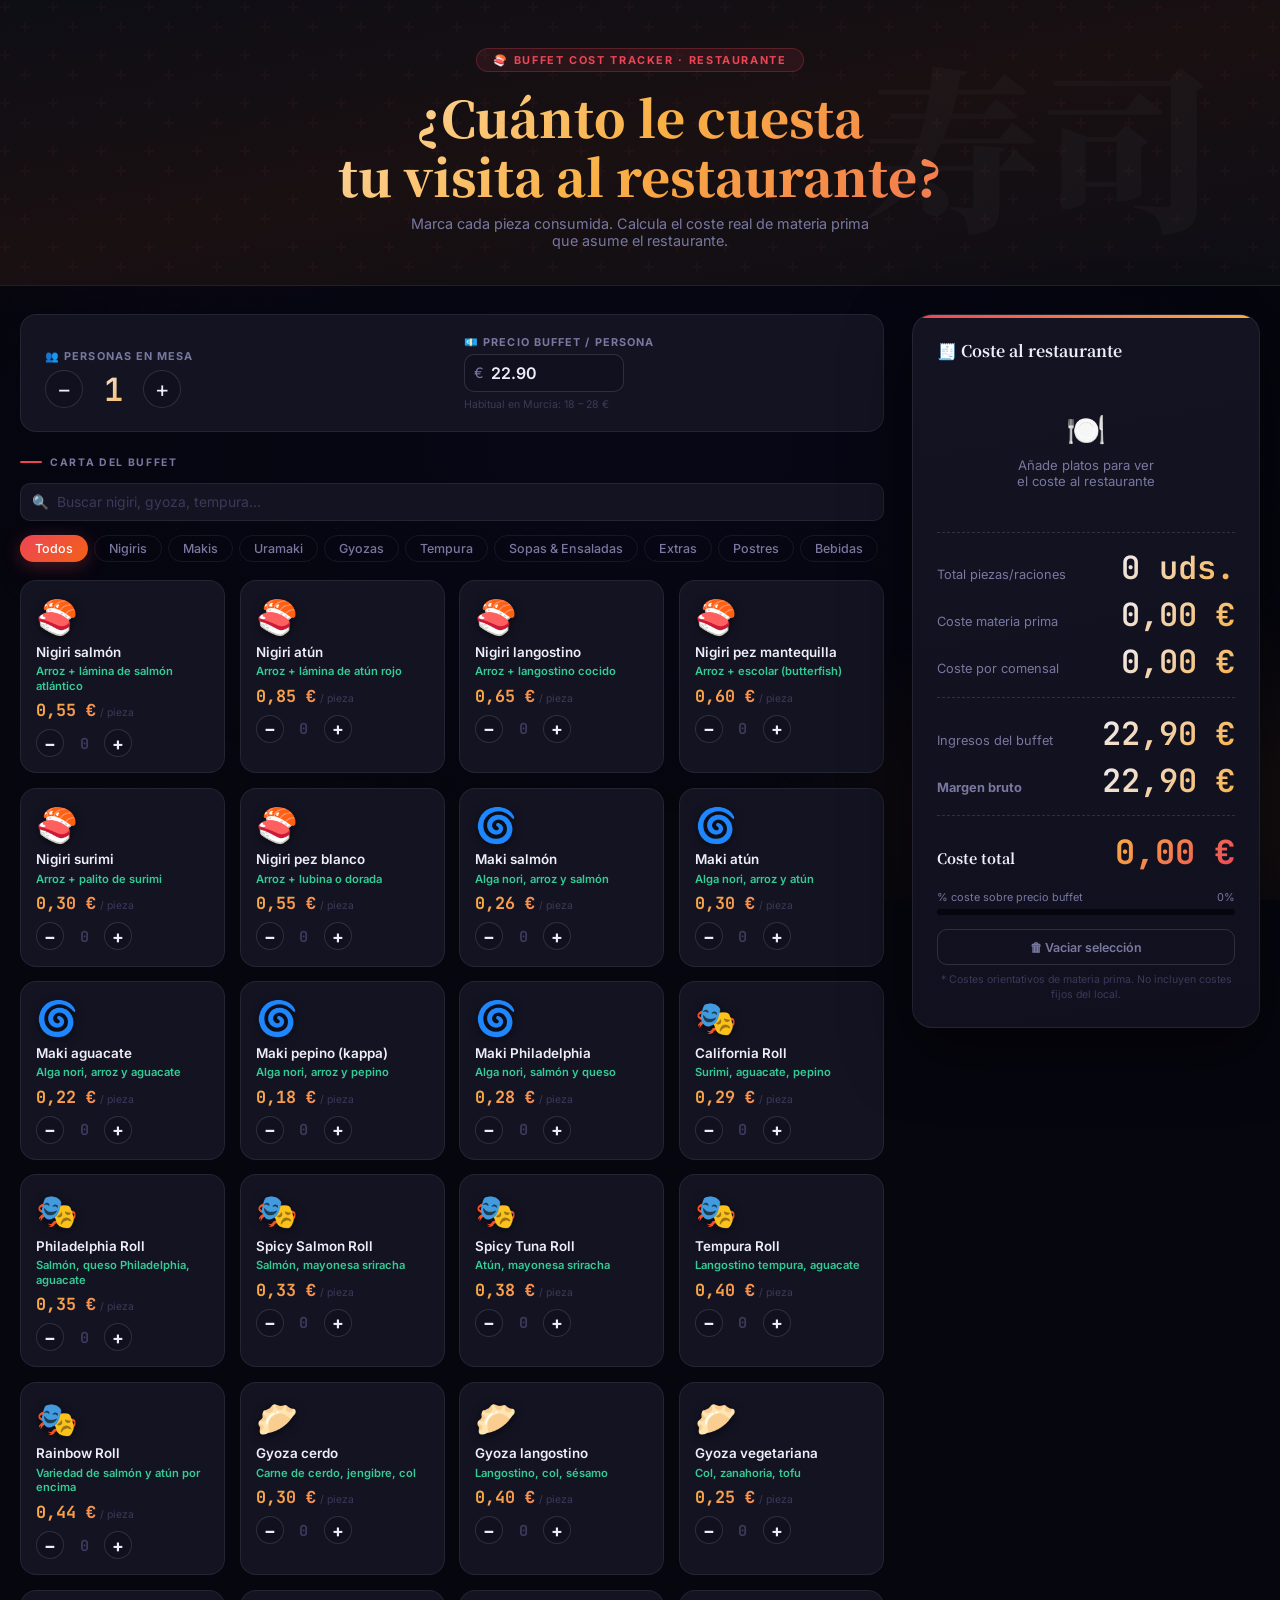
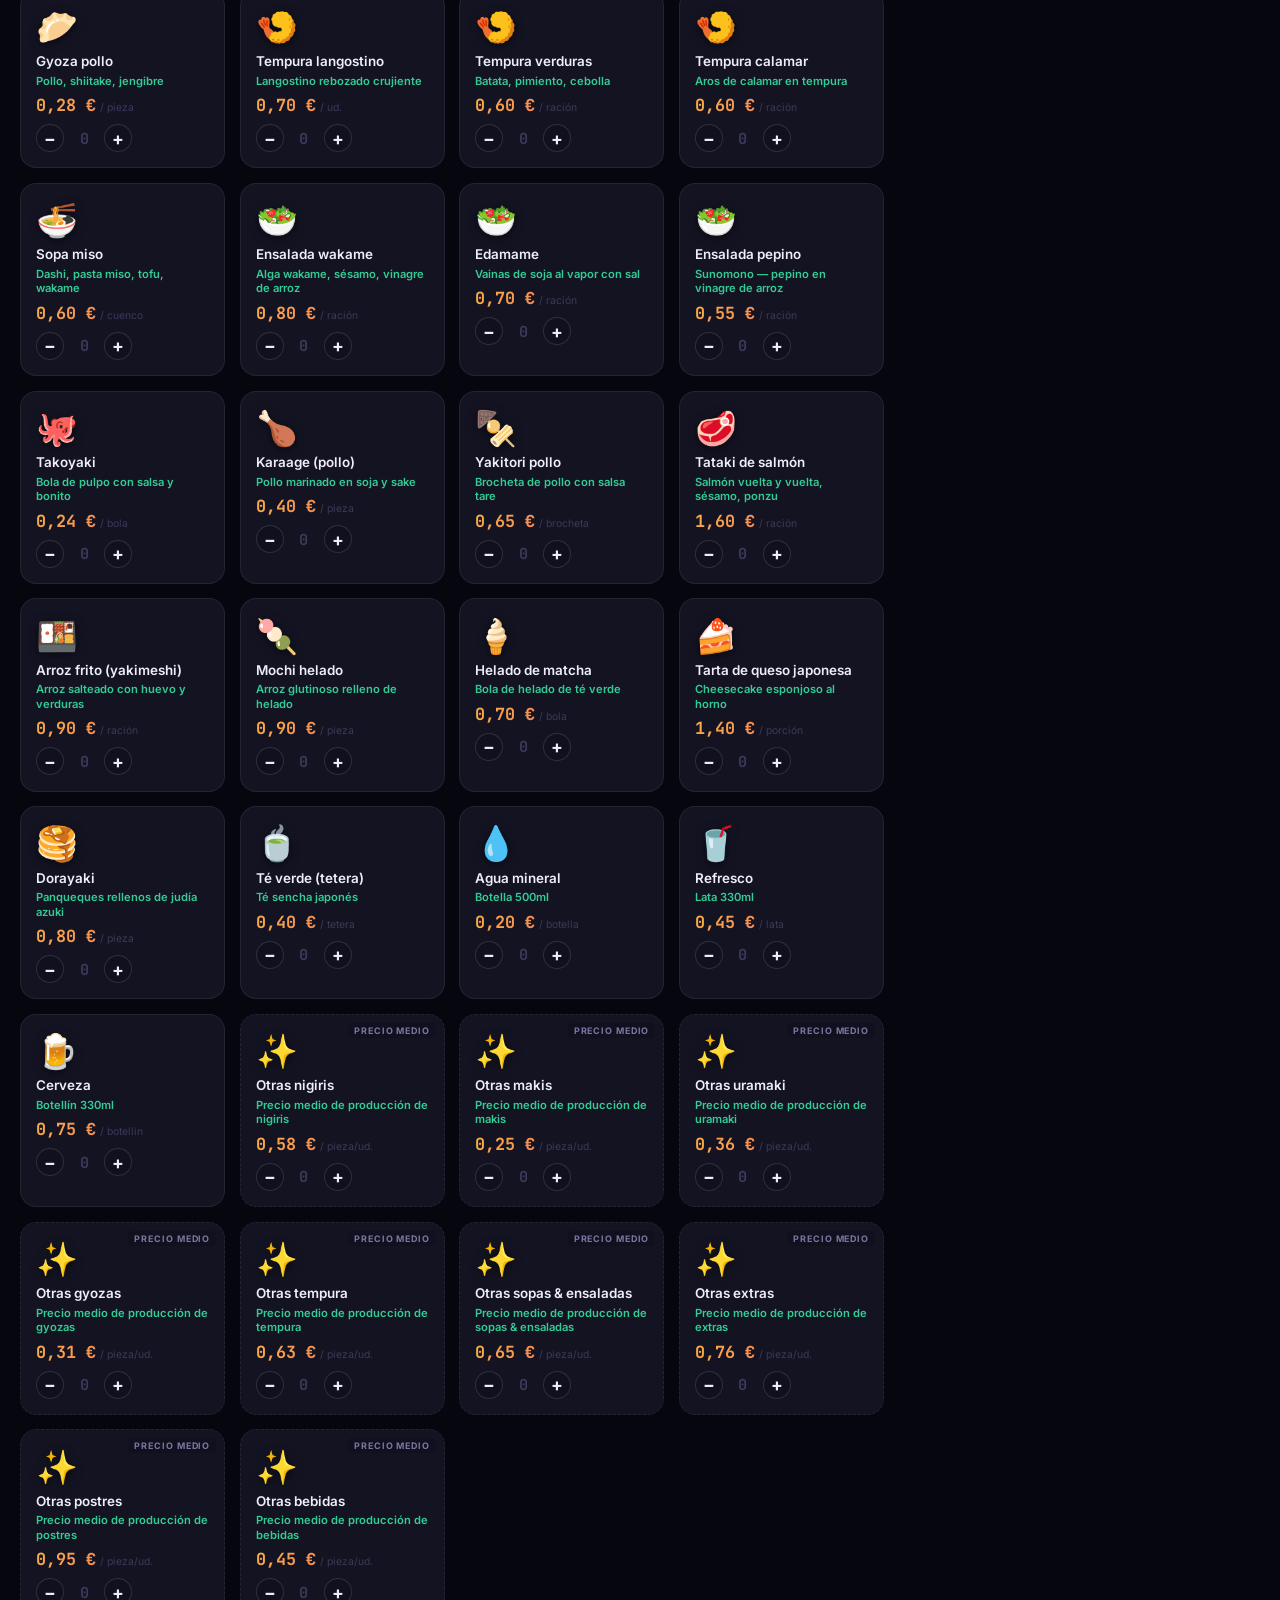
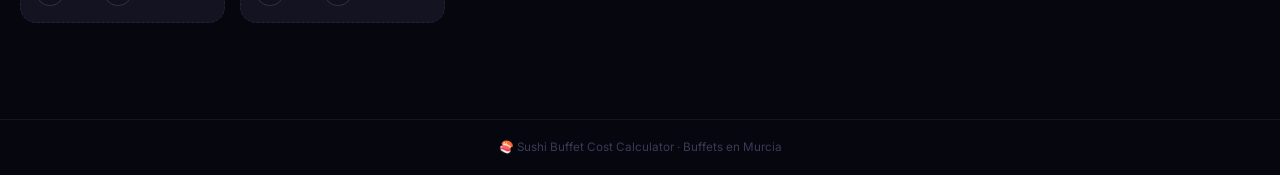
==== index.html @ ad8828f5 "Add files via upload" ====
<!DOCTYPE html>
<html lang="es">
<head>
<meta charset="UTF-8"/><meta name="viewport" content="width=device-width,initial-scale=1.0"/>
<title>🍣 Coste buffet sushi — Calculadora para restaurantes</title>
<meta name="description" content="Calcula cuánto le cuesta al restaurante tu visita al buffet de sushi en Murcia."/>
<link rel="preconnect" href="https://fonts.googleapis.com"/>
<link rel="preconnect" href="https://fonts.gstatic.com" crossorigin/>
<link href="https://fonts.googleapis.com/css2?family=Noto+Serif+JP:wght@400;700;900&family=Inter:wght@300;400;500;600;700&family=JetBrains+Mono:wght@500;700&display=swap" rel="stylesheet"/>
<style>
:root{
  --bg0:#06060f;--bg1:#0b0b18;--bg2:#10101f;--bg3:#161626;
  --card:#131322;--card-h:#1a1a2e;
  --brd:rgba(255,255,255,.07);--brd-h:rgba(255,255,255,.13);
  --red:hsl(354,82%,60%);--red-dk:hsl(354,82%,42%);--red-gl:hsla(354,82%,60%,.28);
  --gold:hsl(36,94%,62%);--gold-gl:hsla(36,94%,62%,.22);
  --green:hsl(158,60%,50%);--green-gl:hsla(158,60%,50%,.18);
  --amber:hsl(40,90%,58%);
  --txt:#eeeef8;--muted:#7878a0;--faint:#3a3a5a;
  --r:12px;--rf:999px;
  --tr:.2s ease;--tr-spring:cubic-bezier(.34,1.56,.64,1);
  --font:'Inter',system-ui,sans-serif;
  --serif:'Noto Serif JP',serif;
  --mono:'JetBrains Mono',monospace;
}
*,*::before,*::after{box-sizing:border-box;margin:0;padding:0}
html{scroll-behavior:smooth}
body{font-family:var(--font);background:var(--bg0);color:var(--txt);min-height:100vh;overflow-x:hidden}
button{font-family:inherit;cursor:pointer;border:none;background:none}
input{font-family:inherit}
/* BG */
.bg{position:fixed;inset:0;z-index:0;pointer-events:none;overflow:hidden}
.bg::before{content:'';position:absolute;inset:0;
  background:radial-gradient(ellipse 70% 55% at 10% 0%,hsla(354,82%,55%,.11) 0%,transparent 65%),
  radial-gradient(ellipse 50% 40% at 90% 90%,hsla(36,94%,55%,.08) 0%,transparent 60%),
  radial-gradient(ellipse 80% 60% at 50% 50%,hsla(240,60%,40%,.05) 0%,transparent 70%);
  animation:breathe 9s ease-in-out infinite alternate}
.bg::after{content:'';position:absolute;inset:0;
  background-image:radial-gradient(circle,rgba(255,255,255,.025) 1px,transparent 1px);
  background-size:32px 32px}
@keyframes breathe{from{opacity:.7}to{opacity:1}}
/* LAYOUT */
.page{position:relative;z-index:1;max-width:1280px;margin:0 auto;padding:1.75rem 1.25rem 6rem;
  display:grid;grid-template-columns:1fr 348px;gap:1.75rem;align-items:start}
@media(max-width:960px){.page{grid-template-columns:1fr}}
@media(max-width:600px){.page{padding:1rem .75rem 5rem}}
/* HEADER */
header{position:relative;z-index:1;overflow:hidden;text-align:center;
  padding:3rem 1.5rem 2.25rem;
  background:linear-gradient(170deg,hsl(240,22%,7%) 0%,hsl(350,22%,8%) 50%,hsl(240,22%,7%) 100%);
  border-bottom:1px solid var(--brd)}
header::before{content:'';position:absolute;inset:0;
  background-image:url("data:image/svg+xml,%3Csvg width='48' height='48' viewBox='0 0 48 48' xmlns='http://www.w3.org/2000/svg'%3E%3Cg fill='%23ef4565' fill-opacity='0.04'%3E%3Cpath d='M26 26v-4h-2v4h-4v2h4v4h2v-4h4v-2h-4zM6 6V2H4v4H0v2h4v4h2V8h4V6H6z'/%3E%3C/g%3E%3C/svg%3E")}
.kanji{position:absolute;right:5%;top:50%;transform:translateY(-50%);
  font-family:var(--serif);font-size:11rem;font-weight:900;
  color:var(--txt);opacity:.025;pointer-events:none;user-select:none;line-height:1}
.h-badge{display:inline-flex;align-items:center;gap:6px;
  background:hsla(354,82%,60%,.1);border:1px solid hsla(354,82%,60%,.25);
  color:var(--red);border-radius:var(--rf);padding:4px 16px;
  font-size:.68rem;font-weight:700;letter-spacing:.15em;text-transform:uppercase;margin-bottom:1rem}
header h1{font-family:var(--serif);font-size:clamp(1.9rem,5vw,3.1rem);
  font-weight:900;line-height:1.18;
  background:linear-gradient(140deg,#fff 0%,var(--gold) 50%,var(--red) 100%);
  -webkit-background-clip:text;-webkit-text-fill-color:transparent;background-clip:text;margin-bottom:.6rem}
header p{color:var(--muted);font-size:.9rem;max-width:480px;margin:0 auto}
/* LABEL */
.lbl{display:flex;align-items:center;gap:8px;font-size:.65rem;font-weight:700;
  letter-spacing:.16em;text-transform:uppercase;color:var(--muted);margin-bottom:.9rem}
.lbl::before{content:'';width:22px;height:2px;background:var(--red);border-radius:2px;flex-shrink:0}
/* CONFIG */
.cfg{background:var(--card);border:1px solid var(--brd);border-radius:16px;
  padding:1.25rem 1.5rem;margin-bottom:1.5rem;display:flex;flex-wrap:wrap;gap:1.5rem;align-items:flex-end}
.cfg-blk{display:flex;flex-direction:column;gap:5px;flex:1;min-width:160px}
.cfg-lbl{font-size:.68rem;font-weight:700;letter-spacing:.1em;text-transform:uppercase;color:var(--muted)}
.stepper{display:flex;align-items:center;gap:10px}
.s-btn{width:38px;height:38px;border-radius:var(--rf);border:1px solid var(--brd-h);
  background:var(--bg2);color:var(--txt);font-size:1.4rem;line-height:1;
  display:flex;align-items:center;justify-content:center;
  transition:background var(--tr),border-color var(--tr),transform var(--tr)}
.s-btn:hover{background:var(--red);border-color:var(--red);transform:scale(1.1)}
.s-val{font-family:var(--serif);font-size:2rem;font-weight:900;min-width:40px;text-align:center;
  background:linear-gradient(135deg,var(--txt),var(--gold));
  -webkit-background-clip:text;-webkit-text-fill-color:transparent;background-clip:text}
.price-wrap{position:relative;display:flex;align-items:center;max-width:160px}
.euro-sym{position:absolute;left:10px;color:var(--muted);font-size:.9rem;pointer-events:none}
.price-inp{width:100%;padding:8px 10px 8px 26px;background:var(--bg2);border:1px solid var(--brd-h);
  border-radius:10px;color:var(--txt);font-size:1rem;font-weight:600;outline:none;
  -moz-appearance:textfield;appearance:textfield;transition:border-color var(--tr)}
.price-inp::-webkit-outer-spin-button,.price-inp::-webkit-inner-spin-button{-webkit-appearance:none}
.price-inp:focus{border-color:var(--red)}
.cfg-note{font-size:.66rem;color:var(--faint);margin-top:1px}
/* SEARCH */
.srch{position:relative;margin-bottom:.9rem}
.srch-ico{position:absolute;left:12px;top:50%;transform:translateY(-50%);color:var(--muted);font-size:.85rem;pointer-events:none}
.srch input{width:100%;padding:10px 12px 10px 36px;background:var(--card);
  border:1px solid var(--brd);border-radius:10px;color:var(--txt);font-size:.87rem;outline:none;
  transition:border-color var(--tr)}
.srch input::placeholder{color:var(--faint)}
.srch input:focus{border-color:var(--red)}
/* TABS */
.tabs{display:flex;flex-wrap:wrap;gap:6px;margin-bottom:1.1rem}
.tab{border:1px solid var(--brd);background:transparent;color:var(--muted);
  border-radius:var(--rf);padding:5px 14px;font-size:.78rem;font-weight:500;
  transition:all var(--tr);user-select:none}
.tab:hover{border-color:var(--red);color:var(--txt)}
.tab.on{background:linear-gradient(135deg,var(--red),hsl(20,90%,52%));
  border-color:transparent;color:#fff;box-shadow:0 4px 18px var(--red-gl)}
/* GRID */
.grid{display:grid;grid-template-columns:repeat(auto-fill,minmax(178px,1fr));gap:.9rem}
.no-res{grid-column:1/-1;text-align:center;padding:3rem;color:var(--muted);font-size:.88rem}
/* CARD */
.card{background:var(--card);border:1px solid var(--brd);border-radius:16px;padding:.95rem;
  cursor:pointer;user-select:none;position:relative;overflow:hidden;outline:none;
  transition:border-color var(--tr),transform var(--tr),box-shadow var(--tr),background var(--tr)}
.card::after{content:'';position:absolute;inset:0;
  background:linear-gradient(135deg,hsla(354,82%,60%,.06),transparent 60%);
  opacity:0;transition:opacity var(--tr)}
.card:hover{border-color:hsla(354,82%,60%,.4);transform:translateY(-4px);
  box-shadow:0 12px 40px rgba(0,0,0,.5);background:var(--card-h)}
.card:hover::after{opacity:1}
.card.sel{border-color:var(--red);background:hsla(354,82%,60%,.08);
  box-shadow:0 0 0 1px var(--red),0 0 28px var(--red-gl)}
.card.sel::before{content:'';position:absolute;top:0;left:0;right:0;height:2px;
  background:linear-gradient(90deg,var(--red),var(--gold))}
.card.sel::after{opacity:1}
.card.other{border-style:dashed}
.other-badge{position:absolute;top:8px;right:8px;font-size:.56rem;font-weight:700;
  letter-spacing:.1em;color:var(--muted);background:var(--bg2);
  padding:2px 6px;border-radius:4px;text-transform:uppercase}
.emoji{display:block;font-size:2.1rem;margin-bottom:.4rem;
  filter:drop-shadow(0 2px 5px rgba(0,0,0,.5));
  transition:transform .35s var(--tr-spring)}
.card:hover .emoji,.card.sel .emoji{transform:scale(1.2) rotate(-8deg)}
.c-name{font-size:.84rem;font-weight:600;line-height:1.3;margin-bottom:1px}
.c-sub{font-size:.68rem;color:var(--muted);line-height:1.3;margin-bottom:6px}
.c-price{font-family:var(--mono);font-size:1.05rem;font-weight:700;
  background:linear-gradient(135deg,var(--gold),hsl(20,90%,65%));
  -webkit-background-clip:text;-webkit-text-fill-color:transparent;background-clip:text}
.c-unit{font-size:.65rem;color:var(--faint)}
/* COUNTER */
.counter{display:flex;align-items:center;gap:7px;margin-top:8px;position:relative;z-index:2}
.c-btn{width:28px;height:28px;border-radius:var(--rf);border:1px solid var(--brd-h);
  background:var(--bg2);color:var(--txt);font-size:1.1rem;font-weight:700;
  display:flex;align-items:center;justify-content:center;
  transition:background var(--tr),border-color var(--tr),transform var(--tr)}
.c-btn:hover{background:var(--red);border-color:var(--red);transform:scale(1.15)}
.c-num{font-family:var(--mono);font-size:.95rem;font-weight:700;min-width:26px;text-align:center;
  cursor:text;border-radius:6px;padding:1px 4px;transition:background var(--tr)}
.c-num:hover{background:hsla(255,100%,100%,.07)}
.c-num.zero{color:var(--faint)}
.c-edit{font-family:var(--mono);font-size:.95rem;font-weight:700;width:40px;
  background:hsla(255,100%,100%,.1);border:1px solid var(--red);border-radius:6px;
  color:var(--txt);text-align:center;outline:none;padding:1px 0;
  -moz-appearance:textfield;appearance:textfield}
.c-edit::-webkit-outer-spin-button,.c-edit::-webkit-inner-spin-button{-webkit-appearance:none}
.c-sub{font-size:.7rem;color:var(--green);font-weight:600;margin-top:3px;
  position:relative;z-index:2;animation:pop .22s var(--tr-spring)}
/* SIDEBAR */
.sidebar{position:sticky;top:1.5rem}
.receipt{background:linear-gradient(170deg,var(--card) 0%,var(--bg2) 100%);
  border:1px solid var(--brd);border-radius:20px;padding:1.5rem;
  box-shadow:0 24px 64px rgba(0,0,0,.6);position:relative;overflow:hidden}
.receipt::before{content:'';position:absolute;top:0;left:0;right:0;height:3px;
  background:linear-gradient(90deg,var(--red),var(--gold),var(--red));background-size:200%;
  animation:slide-grad 4s linear infinite}
@keyframes slide-grad{from{background-position:0%}to{background-position:200%}}
.r-title{font-family:var(--serif);font-size:1rem;font-weight:700;
  margin-bottom:1.2rem;display:flex;align-items:center;gap:8px}
.r-lines{list-style:none;max-height:230px;overflow-y:auto;margin-bottom:.9rem;
  scrollbar-width:thin;scrollbar-color:var(--brd) transparent}
.r-lines::-webkit-scrollbar{width:3px}
.r-lines::-webkit-scrollbar-thumb{background:var(--brd);border-radius:2px}
.r-empty{display:flex;flex-direction:column;align-items:center;gap:8px;
  padding:1.8rem 0;color:var(--muted);font-size:.82rem;text-align:center}
.r-empty span:first-child{font-size:2rem}
.r-line{display:flex;align-items:center;gap:5px;padding:5px 0;
  border-bottom:1px solid hsla(240,20%,100%,.04);font-size:.8rem;
  animation:slide-in .2s ease}
.r-emo{flex-shrink:0;font-size:.85rem}
.r-name{flex:1;overflow:hidden;text-overflow:ellipsis;white-space:nowrap;color:var(--txt)}
.r-qty{color:var(--muted);font-size:.72rem;white-space:nowrap}
.r-amt{font-family:var(--mono);color:var(--gold);font-weight:600;white-space:nowrap;margin-left:auto;font-size:.8rem}
.div{border:none;border-top:1px dashed var(--brd-h);margin:.85rem 0}
.s-row{display:flex;justify-content:space-between;align-items:baseline;
  font-size:.8rem;color:var(--muted);margin-bottom:4px}
.s-val{font-weight:600;color:var(--txt);font-family:var(--mono)}
.g-great{color:var(--green)!important}.g-ok{color:var(--amber)!important}
.g-warn{color:var(--gold)!important}.g-bad{color:var(--red)!important}
.s-total{display:flex;justify-content:space-between;align-items:baseline;margin-top:6px}
.t-lbl{font-family:var(--serif);font-size:.9rem;font-weight:700}
.t-amt{font-family:var(--mono);font-size:2.1rem;font-weight:700;
  background:linear-gradient(135deg,var(--gold),var(--red));
  -webkit-background-clip:text;-webkit-text-fill-color:transparent;background-clip:text;
  transition:all .3s ease}
/* BAR */
.bar-wrap{margin-top:1rem}
.bar-top{display:flex;justify-content:space-between;font-size:.68rem;color:var(--muted);margin-bottom:5px}
.bar-track{height:6px;background:var(--bg0);border-radius:var(--rf);overflow:hidden}
.bar-fill{height:100%;border-radius:var(--rf);transition:width .5s ease,background .5s ease;width:0}
/* VERDICT */
.verdict{margin-top:.85rem;border-radius:10px;padding:.7rem 1rem;
  font-size:.8rem;font-weight:500;line-height:1.45;text-align:center;display:none}
.verdict.on{display:block;animation:pop .35s var(--tr-spring)}
.v-great{background:var(--green-gl);border:1px solid hsla(158,60%,50%,.3);color:var(--green)}
.v-ok{background:hsla(40,90%,58%,.12);border:1px solid hsla(40,90%,58%,.3);color:var(--amber)}
.v-warn{background:var(--gold-gl);border:1px solid hsla(36,94%,62%,.3);color:var(--gold)}
.v-bad{background:hsla(354,82%,60%,.1);border:1px solid hsla(354,82%,60%,.3);color:var(--red)}
/* BTN RESET */
.btn-rst{width:100%;margin-top:.9rem;padding:.6rem;border-radius:10px;
  border:1px solid var(--brd-h);background:transparent;color:var(--muted);
  font-size:.78rem;font-weight:600;transition:all var(--tr)}
.btn-rst:hover{border-color:var(--red);color:var(--red);background:hsla(354,82%,60%,.07)}
.r-note{font-size:.66rem;color:var(--faint);margin-top:.5rem;text-align:center;line-height:1.4}
/* SCROLL TOP */
.scr-top{position:fixed;bottom:2rem;right:2rem;z-index:99;width:44px;height:44px;
  border-radius:var(--rf);background:var(--red);color:#fff;font-size:1.2rem;
  display:flex;align-items:center;justify-content:center;
  box-shadow:0 4px 22px var(--red-gl);opacity:0;transform:translateY(16px);
  transition:opacity var(--tr),transform var(--tr);pointer-events:none}
.scr-top.on{opacity:1;transform:translateY(0);pointer-events:auto}
.scr-top:hover{background:var(--red-dk);transform:translateY(-2px) scale(1.06)}
footer{position:relative;z-index:1;text-align:center;padding:1.3rem;
  color:var(--faint);font-size:.73rem;border-top:1px solid var(--brd)}
@keyframes pop{from{opacity:0;transform:scale(.92)}to{opacity:1;transform:scale(1)}}
@keyframes slide-in{from{opacity:0;transform:translateX(10px)}to{opacity:1;transform:translateX(0)}}
@media(max-width:580px){
  .kanji{display:none}
  .grid{grid-template-columns:repeat(auto-fill,minmax(148px,1fr));gap:.7rem}
  .t-amt{font-size:1.7rem}}
</style>
</head>
<body>
<div class="bg" aria-hidden="true"></div>

<header>
  <div class="kanji" aria-hidden="true">寿司</div>
  <div class="h-badge">🍣 Buffet Cost Tracker · Restaurante</div>
  <h1>¿Cuánto le cuesta<br/>tu visita al restaurante?</h1>
  <p>Marca cada pieza consumida. Calcula el coste real de materia prima que asume el restaurante.</p>
</header>

<main class="page">
  <section>
    <!-- CONFIG -->
    <div class="cfg">
      <div class="cfg-blk">
        <span class="cfg-lbl">👥 Personas en mesa</span>
        <div class="stepper">
          <button class="s-btn" id="pDown" aria-label="Quitar persona">−</button>
          <span class="s-val" id="pVal">1</span>
          <button class="s-btn" id="pUp" aria-label="Añadir persona">+</button>
        </div>
      </div>
      <div class="cfg-blk">
        <label class="cfg-lbl" for="bprice">💶 Precio buffet / persona</label>
        <div class="price-wrap">
          <span class="euro-sym">€</span>
          <input type="number" id="bprice" class="price-inp" value="22.90" min="1" max="150" step="0.5"/>
        </div>
        <span class="cfg-note">Habitual en Murcia: 18 – 28 €</span>
      </div>
    </div>

    <p class="lbl">Carta del buffet</p>
    <div class="srch">
      <span class="srch-ico">🔍</span>
      <input type="search" id="srch" placeholder="Buscar nigiri, gyoza, tempura…" autocomplete="off"/>
    </div>
    <nav class="tabs" id="tabs"></nav>
    <div class="grid" id="grid"></div>
  </section>

  <aside class="sidebar">
    <div class="receipt">
      <h2 class="r-title">🧾 Coste al restaurante</h2>
      <ul class="r-lines" id="rlines">
        <li class="r-empty"><span>🍽️</span><span>Añade platos para ver<br/>el coste al restaurante</span></li>
      </ul>
      <hr class="div"/>
      <div class="s-row"><span>Total piezas/raciones</span><span class="s-val" id="sUnits">0</span></div>
      <div class="s-row"><span>Coste materia prima</span><span class="s-val" id="sCost">0,00 €</span></div>
      <div class="s-row"><span>Coste por comensal</span><span class="s-val" id="sPerP">0,00 €</span></div>
      <hr class="div"/>
      <div class="s-row"><span>Ingresos del buffet</span><span class="s-val" id="sRev">0,00 €</span></div>
      <div class="s-row" style="font-weight:700"><span>Margen bruto</span><span class="s-val" id="sMarg">0,00 €</span></div>
      <hr class="div"/>
      <div class="s-total">
        <span class="t-lbl">Coste total</span>
        <span class="t-amt" id="sTot">0,00 €</span>
      </div>
      <div class="bar-wrap">
        <div class="bar-top"><span>% coste sobre precio buffet</span><span id="bPct">0%</span></div>
        <div class="bar-track"><div class="bar-fill" id="bBar"></div></div>
      </div>
      <div class="verdict" id="verd"></div>
      <button class="btn-rst" id="rst">🗑 Vaciar selección</button>
      <p class="r-note">* Costes orientativos de materia prima. No incluyen costes fijos del local.</p>
    </div>
  </aside>
</main>

<button class="scr-top" id="scrTop">↑</button>
<footer>🍣 Sushi Buffet Cost Calculator · Buffets en Murcia</footer>

<script>
'use strict';
/* ═══════════════ 1. DATA ═══════════════ */
const CATS=['Todos','Nigiris','Makis','Uramaki','Gyozas','Tempura','Sopas & Ensaladas','Extras','Postres','Bebidas'];
const AVG={
  'Nigiris':0.58,'Makis':0.25,'Uramaki':0.36,
  'Gyozas':0.31,'Tempura':0.63,'Sopas & Ensaladas':0.65,
  'Extras':0.76,'Postres':0.95,'Bebidas':0.45
};
const base=[
  // NIGIRIS – por pieza
  {id:'n1',cat:'Nigiris',emoji:'🍣',name:'Nigiri salmón',sub:'Arroz + lámina de salmón atlántico',cost:.55,unit:'pieza'},
  {id:'n2',cat:'Nigiris',emoji:'🍣',name:'Nigiri atún',sub:'Arroz + lámina de atún rojo',cost:.85,unit:'pieza'},
  {id:'n3',cat:'Nigiris',emoji:'🍣',name:'Nigiri langostino',sub:'Arroz + langostino cocido',cost:.65,unit:'pieza'},
  {id:'n4',cat:'Nigiris',emoji:'🍣',name:'Nigiri pez mantequilla',sub:'Arroz + escolar (butterfish)',cost:.60,unit:'pieza'},
  {id:'n5',cat:'Nigiris',emoji:'🍣',name:'Nigiri surimi',sub:'Arroz + palito de surimi',cost:.30,unit:'pieza'},
  {id:'n6',cat:'Nigiris',emoji:'🍣',name:'Nigiri pez blanco',sub:'Arroz + lubina o dorada',cost:.55,unit:'pieza'},
  // MAKIS – por pieza (promedio 0.25€)
  {id:'m1',cat:'Makis',emoji:'🌀',name:'Maki salmón',sub:'Alga nori, arroz y salmón',cost:.26,unit:'pieza'},
  {id:'m2',cat:'Makis',emoji:'🌀',name:'Maki atún',sub:'Alga nori, arroz y atún',cost:.30,unit:'pieza'},
  {id:'m3',cat:'Makis',emoji:'🌀',name:'Maki aguacate',sub:'Alga nori, arroz y aguacate',cost:.22,unit:'pieza'},
  {id:'m4',cat:'Makis',emoji:'🌀',name:'Maki pepino (kappa)',sub:'Alga nori, arroz y pepino',cost:.18,unit:'pieza'},
  {id:'m5',cat:'Makis',emoji:'🌀',name:'Maki Philadelphia',sub:'Alga nori, salmón y queso',cost:.28,unit:'pieza'},
  // URAMAKI – por pieza
  {id:'u1',cat:'Uramaki',emoji:'🎭',name:'California Roll',sub:'Surimi, aguacate, pepino',cost:.29,unit:'pieza'},
  {id:'u2',cat:'Uramaki',emoji:'🎭',name:'Philadelphia Roll',sub:'Salmón, queso Philadelphia, aguacate',cost:.35,unit:'pieza'},
  {id:'u3',cat:'Uramaki',emoji:'🎭',name:'Spicy Salmon Roll',sub:'Salmón, mayonesa sriracha',cost:.33,unit:'pieza'},
  {id:'u4',cat:'Uramaki',emoji:'🎭',name:'Spicy Tuna Roll',sub:'Atún, mayonesa sriracha',cost:.38,unit:'pieza'},
  {id:'u5',cat:'Uramaki',emoji:'🎭',name:'Tempura Roll',sub:'Langostino tempura, aguacate',cost:.40,unit:'pieza'},
  {id:'u6',cat:'Uramaki',emoji:'🎭',name:'Rainbow Roll',sub:'Variedad de salmón y atún por encima',cost:.44,unit:'pieza'},
  // GYOZAS – por pieza
  {id:'g1',cat:'Gyozas',emoji:'🥟',name:'Gyoza cerdo',sub:'Carne de cerdo, jengibre, col',cost:.30,unit:'pieza'},
  {id:'g2',cat:'Gyozas',emoji:'🥟',name:'Gyoza langostino',sub:'Langostino, col, sésamo',cost:.40,unit:'pieza'},
  {id:'g3',cat:'Gyozas',emoji:'🥟',name:'Gyoza vegetariana',sub:'Col, zanahoria, tofu',cost:.25,unit:'pieza'},
  {id:'g4',cat:'Gyozas',emoji:'🥟',name:'Gyoza pollo',sub:'Pollo, shiitake, jengibre',cost:.28,unit:'pieza'},
  // TEMPURA – por unidad
  {id:'tp1',cat:'Tempura',emoji:'🍤',name:'Tempura langostino',sub:'Langostino rebozado crujiente',cost:.70,unit:'ud.'},
  {id:'tp2',cat:'Tempura',emoji:'🍤',name:'Tempura verduras',sub:'Batata, pimiento, cebolla',cost:.60,unit:'ración'},
  {id:'tp3',cat:'Tempura',emoji:'🍤',name:'Tempura calamar',sub:'Aros de calamar en tempura',cost:.60,unit:'ración'},
  // SOPAS & ENSALADAS
  {id:'e1',cat:'Sopas & Ensaladas',emoji:'🍜',name:'Sopa miso',sub:'Dashi, pasta miso, tofu, wakame',cost:.60,unit:'cuenco'},
  {id:'e2',cat:'Sopas & Ensaladas',emoji:'🥗',name:'Ensalada wakame',sub:'Alga wakame, sésamo, vinagre de arroz',cost:.80,unit:'ración'},
  {id:'e3',cat:'Sopas & Ensaladas',emoji:'🥗',name:'Edamame',sub:'Vainas de soja al vapor con sal',cost:.70,unit:'ración'},
  {id:'e4',cat:'Sopas & Ensaladas',emoji:'🥗',name:'Ensalada pepino',sub:'Sunomono — pepino en vinagre de arroz',cost:.55,unit:'ración'},
  // EXTRAS
  {id:'x1',cat:'Extras',emoji:'🐙',name:'Takoyaki',sub:'Bola de pulpo con salsa y bonito',cost:.24,unit:'bola'},
  {id:'x2',cat:'Extras',emoji:'🍗',name:'Karaage (pollo)',sub:'Pollo marinado en soja y sake',cost:.40,unit:'pieza'},
  {id:'x3',cat:'Extras',emoji:'🍢',name:'Yakitori pollo',sub:'Brocheta de pollo con salsa tare',cost:.65,unit:'brocheta'},
  {id:'x4',cat:'Extras',emoji:'🥩',name:'Tataki de salmón',sub:'Salmón vuelta y vuelta, sésamo, ponzu',cost:1.60,unit:'ración'},
  {id:'x5',cat:'Extras',emoji:'🍱',name:'Arroz frito (yakimeshi)',sub:'Arroz salteado con huevo y verduras',cost:.90,unit:'ración'},
  // POSTRES
  {id:'d1',cat:'Postres',emoji:'🍡',name:'Mochi helado',sub:'Arroz glutinoso relleno de helado',cost:.90,unit:'pieza'},
  {id:'d2',cat:'Postres',emoji:'🍦',name:'Helado de matcha',sub:'Bola de helado de té verde',cost:.70,unit:'bola'},
  {id:'d3',cat:'Postres',emoji:'🍰',name:'Tarta de queso japonesa',sub:'Cheesecake esponjoso al horno',cost:1.40,unit:'porción'},
  {id:'d4',cat:'Postres',emoji:'🥞',name:'Dorayaki',sub:'Panqueques rellenos de judía azuki',cost:.80,unit:'pieza'},
  // BEBIDAS
  {id:'b1',cat:'Bebidas',emoji:'🍵',name:'Té verde (tetera)',sub:'Té sencha japonés',cost:.40,unit:'tetera'},
  {id:'b2',cat:'Bebidas',emoji:'💧',name:'Agua mineral',sub:'Botella 500ml',cost:.20,unit:'botella'},
  {id:'b3',cat:'Bebidas',emoji:'🥤',name:'Refresco',sub:'Lata 330ml',cost:.45,unit:'lata'},
  {id:'b4',cat:'Bebidas',emoji:'🍺',name:'Cerveza',sub:'Botellín 330ml',cost:.75,unit:'botellín'},
];
// Añadir "Otras" por categoría
const OTROS=Object.keys(AVG).map(cat=>({
  id:'o-'+cat.replace(/[^a-z]/gi,''),cat,emoji:'✨',
  name:`Otras ${cat.toLowerCase()}`,
  sub:`Precio medio de producción de ${cat.toLowerCase()}`,
  cost:AVG[cat],unit:'pieza/ud.',isOther:true
}));
const MENU=[...base,...OTROS];

/* ═══════════════ 2. STATE ═══════════════ */
const S=(()=>{
  const s={counts:{},persons:1,price:22.90,cat:'Todos',q:''};
  const g={
    n:id=>s.counts[id]??0,
    all:()=>({...s.counts}),
    persons:()=>s.persons,
    price:()=>s.price,
    cat:()=>s.cat,
    q:()=>s.q,
    sel:()=>MENU.filter(i=>(s.counts[i.id]??0)>0).map(i=>({item:i,qty:s.counts[i.id]})),
    cost:()=>MENU.reduce((t,i)=>t+(g.n(i.id)*i.cost),0),
    units:()=>Object.values(s.counts).reduce((t,v)=>t+v,0),
    rev:()=>s.persons*s.price,
    margin:()=>g.rev()-g.cost()
  };
  const m={
    delta:(id,d)=>{const n=Math.max(0,(s.counts[id]??0)+d);n===0?delete s.counts[id]:s.counts[id]=n},
    setTo:(id,v)=>{const n=Math.max(0,Math.min(999,v));n===0?delete s.counts[id]:s.counts[id]=n},
    persons:v=>{s.persons=Math.min(20,Math.max(1,v))},
    price:v=>{const p=parseFloat(v);if(p>0)s.price=p},
    cat:c=>{s.cat=c},
    q:q=>{s.q=q.toLowerCase().trim()},
    reset:()=>{Object.keys(s.counts).forEach(k=>delete s.counts[k])}
  };
  return{g,m};
})();

/* ═══════════════ 3. RENDER ═══════════════ */
const eur=n=>n.toLocaleString('es-ES',{style:'currency',currency:'EUR',minimumFractionDigits:2,maximumFractionDigits:2});
function mCls(m){return m>10?'g-great':m>0?'g-ok':m>-5?'g-warn':'g-bad'}
function mVerdict(m){
  if(m>15)return{cls:'v-great',msg:'😌 ¡Visita rentable! El restaurante gana '+eur(m)+' con vuestra mesa.'};
  if(m>5) return{cls:'v-ok',   msg:'🤔 Equilibrado. Margen ajustado de '+eur(m)+'.'};
  if(m>0) return{cls:'v-warn', msg:'😬 Al límite. Solo '+eur(m)+' de margen bruto.'};
  if(m>-8)return{cls:'v-bad',  msg:'😅 Habéis comido por encima del precio. El restaurante pierde '+eur(Math.abs(m))+'.'};
  return         {cls:'v-bad',  msg:'🔥 ¡Pérdida de '+eur(Math.abs(m))+'! El restaurante os tiene fichados. 🏆'};
}

function renderTabs(){
  document.getElementById('tabs').innerHTML=CATS.map(c=>
    `<button class="tab${c===S.g.cat()?' on':''}" data-cat="${c}">${c}</button>`
  ).join('');
}

function renderGrid(){
  const el=document.getElementById('grid');
  const q=S.g.q(),cat=S.g.cat(),counts=S.g.all();
  const vis=MENU.filter(i=>{
    const okC=cat==='Todos'||i.cat===cat;
    const okQ=!q||i.name.toLowerCase().includes(q)||i.cat.toLowerCase().includes(q)||i.sub.toLowerCase().includes(q);
    return okC&&okQ;
  });
  if(!vis.length){el.innerHTML=`<div class="no-res">🔍 Sin resultados para "<strong>${q}</strong>"</div>`;return}
  el.innerHTML=vis.map(item=>{
    const qty=counts[item.id]??0,sel=qty>0;
    const sub=qty>0?`<div class="c-sub">Subtotal: ${eur(qty*item.cost)}</div>`:'';
    const ob=item.isOther?'<span class="other-badge">precio medio</span>':''
    return`<article class="card${sel?' sel':''}${item.isOther?' other':''}" data-id="${item.id}" role="button" tabindex="0">
      ${ob}
      <span class="emoji">${item.emoji}</span>
      <div class="c-name">${item.name}</div>
      <div class="c-sub">${item.sub}</div>
      <div style="display:flex;align-items:baseline;gap:4px;margin-bottom:2px">
        <span class="c-price">${eur(item.cost)}</span>
        <span class="c-unit">/ ${item.unit}</span>
      </div>
      <div class="counter">
        <button class="c-btn" data-act="down" data-id="${item.id}">−</button>
        <span class="c-num${qty===0?' zero':''}" data-edit="${item.id}">${qty}</span>
        <button class="c-btn" data-act="up" data-id="${item.id}">+</button>
      </div>
      ${sub}
    </article>`;
  }).join('');
}

function renderReceipt(){
  const sel=S.g.sel(),cost=S.g.cost(),units=S.g.units(),
        rev=S.g.rev(),margin=S.g.margin(),persons=S.g.persons();
  // Lines
  const ll=document.getElementById('rlines');
  if(!sel.length){
    ll.innerHTML='<li class="r-empty"><span>🍽️</span><span>Añade platos para ver<br/>el coste al restaurante</span></li>';
  }else{
    ll.innerHTML=sel.map(({item,qty})=>
      `<li class="r-line">
        <span class="r-emo">${item.emoji}</span>
        <span class="r-name">${item.name}</span>
        <span class="r-qty">×${qty}</span>
        <span class="r-amt">${eur(qty*item.cost)}</span>
      </li>`
    ).join('');
  }
  document.getElementById('sUnits').textContent=units+' uds.';
  document.getElementById('sCost').textContent=eur(cost);
  document.getElementById('sTot').textContent=eur(cost);
  document.getElementById('sPerP').textContent=persons>0?eur(cost/persons):eur(0);
  document.getElementById('sRev').textContent=eur(rev);
  const mEl=document.getElementById('sMarg');
  mEl.textContent=eur(margin);mEl.className='s-val '+mCls(margin);
  // Bar
  const pct=rev>0?Math.min(200,Math.round(cost/rev*100)):0;
  const pctD=Math.min(100,pct);
  document.getElementById('bPct').textContent=pct+'%';
  const bar=document.getElementById('bBar');
  bar.style.width=pctD+'%';
  bar.style.background=pct<60?'var(--green)':pct<85?'var(--amber)':'var(--red)';
  // Verdict
  const vEl=document.getElementById('verd');
  if(!sel.length){vEl.className='verdict';return}
  const v=mVerdict(margin);
  vEl.className='verdict on '+v.cls;vEl.textContent=v.msg;
}

function update(){renderGrid();renderReceipt()}

/* ═══════════════ 4. INLINE EDITOR ═══════════════ */
function activateEditor(span){
  const id=span.dataset.edit;
  const cur=S.g.n(id);
  const inp=document.createElement('input');
  inp.type='number';inp.value=cur;inp.min=0;inp.max=999;
  inp.className='c-edit';
  span.replaceWith(inp);
  inp.focus();inp.select();
  function commit(){
    const v=parseInt(inp.value)||0;
    S.m.setTo(id,v);update();
  }
  inp.addEventListener('blur',commit);
  inp.addEventListener('keydown',e=>{
    if(e.key==='Enter'){e.preventDefault();commit()}
    if(e.key==='Escape'){update()}
  });
  inp.addEventListener('click',e=>e.stopPropagation());
}

/* ═══════════════ 5. APP ═══════════════ */
// Tabs
document.getElementById('tabs').addEventListener('click',e=>{
  const b=e.target.closest('[data-cat]');if(!b)return;
  S.m.cat(b.dataset.cat);renderTabs();update();
});
// Grid
document.getElementById('grid').addEventListener('click',e=>{
  const editSpan=e.target.closest('[data-edit]');
  if(editSpan){e.stopPropagation();activateEditor(editSpan);return}
  const btn=e.target.closest('.c-btn');
  if(btn){e.stopPropagation();S.m.delta(btn.dataset.id,btn.dataset.act==='up'?1:-1);update();return}
  const card=e.target.closest('.card');
  if(card){S.m.delta(card.dataset.id,1);update()}
});
document.getElementById('grid').addEventListener('keydown',e=>{
  if(e.key!=='Enter'&&e.key!==' ')return;
  const card=e.target.closest('.card');
  if(card){e.preventDefault();S.m.delta(card.dataset.id,1);update()}
});
// Search
document.getElementById('srch').addEventListener('input',e=>{S.m.q(e.target.value);update()});
// Persons
document.getElementById('pDown').addEventListener('click',()=>{S.m.persons(S.g.persons()-1);document.getElementById('pVal').textContent=S.g.persons();update()});
document.getElementById('pUp').addEventListener('click',()=>{S.m.persons(S.g.persons()+1);document.getElementById('pVal').textContent=S.g.persons();update()});
// Price
document.getElementById('bprice').addEventListener('input',e=>{S.m.price(e.target.value);update()});
// Reset
document.getElementById('rst').addEventListener('click',()=>{S.m.reset();update()});
// Scroll top
const scr=document.getElementById('scrTop');
window.addEventListener('scroll',()=>scr.classList.toggle('on',scrollY>280));
scr.addEventListener('click',()=>scrollTo({top:0,behavior:'smooth'}));
// Init
renderTabs();update();
</script>
</body>
</html>
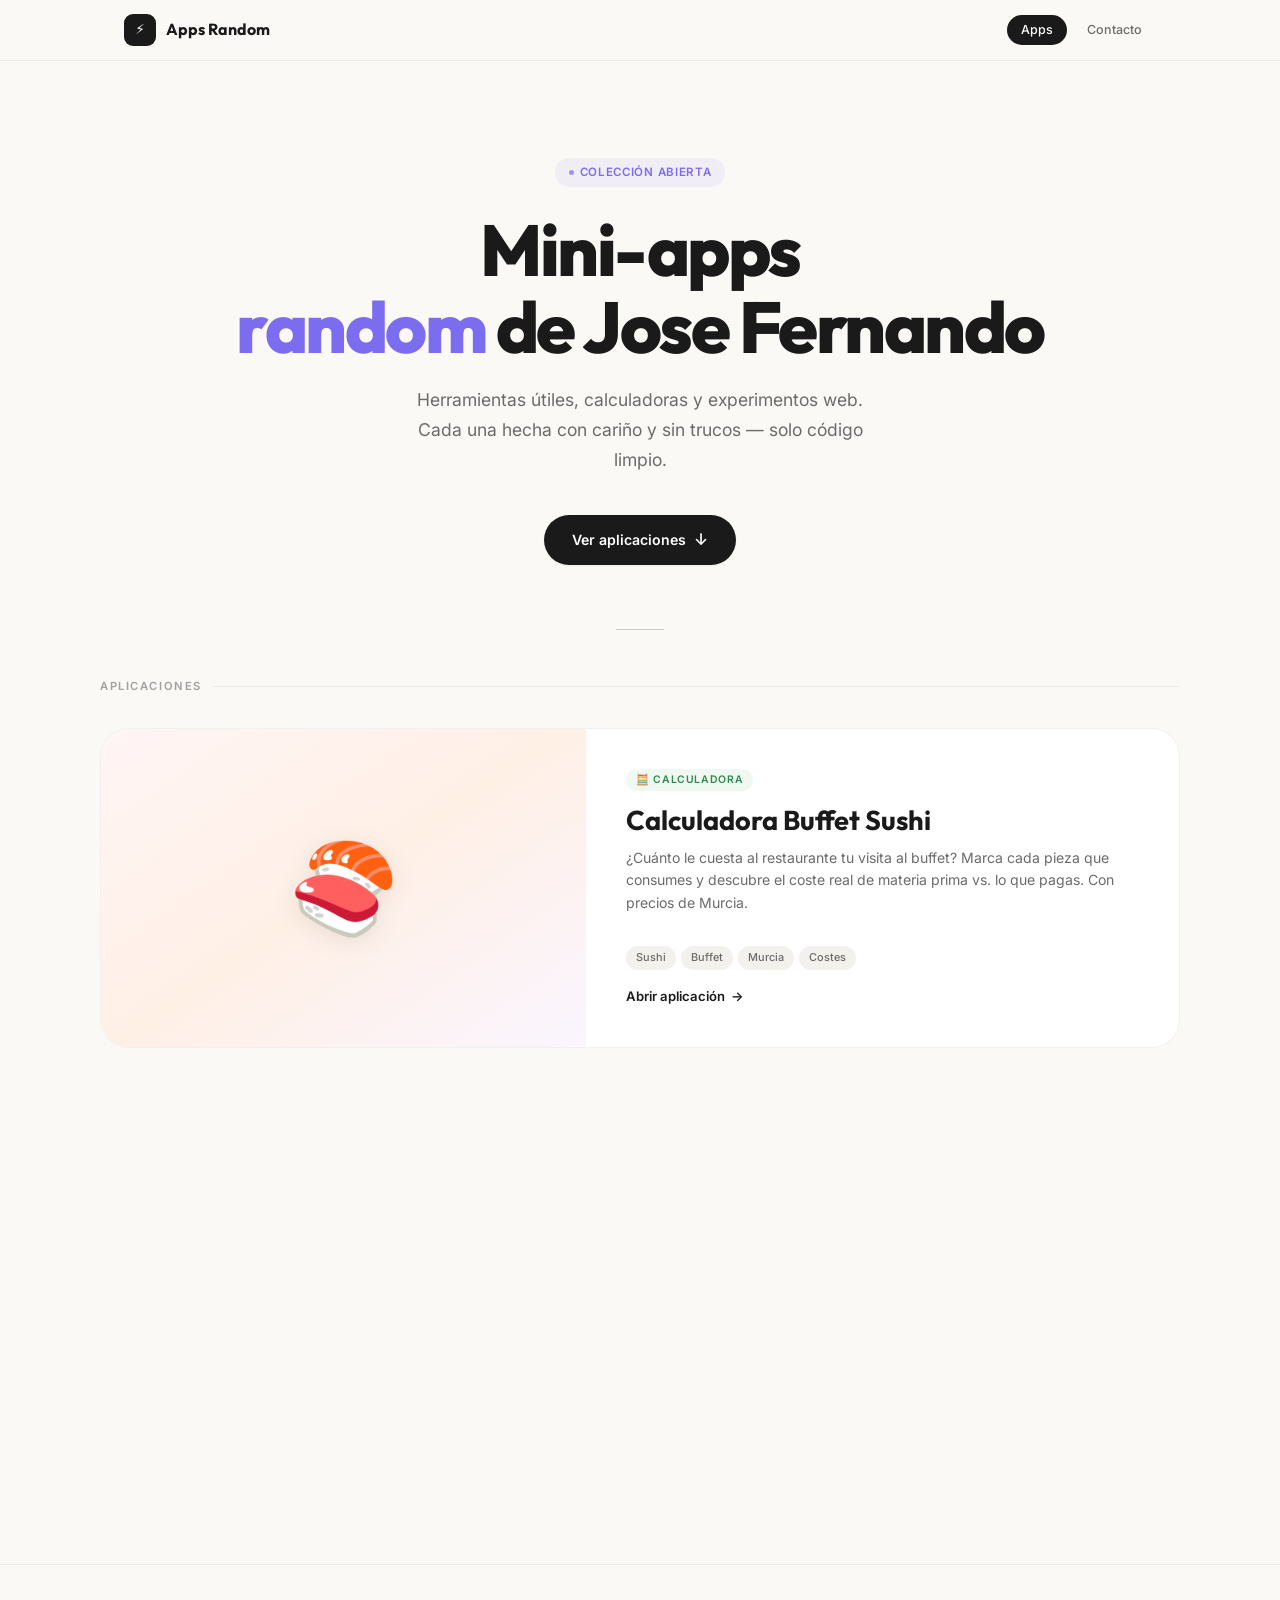
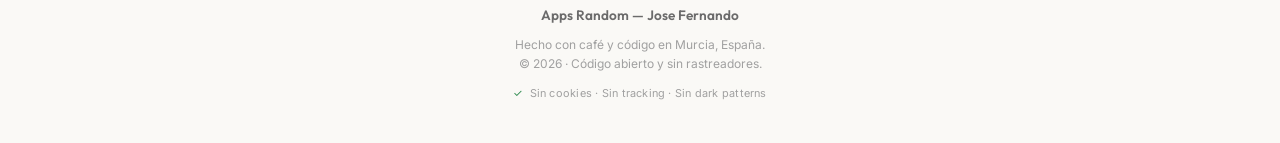
==== commit 8b48b20e: "Add files via upload" ====
--- a/index.html
+++ b/index.html
@@ -1,550 +1,707 @@
 <!DOCTYPE html>
 <html lang="es">
 <head>
-<meta charset="UTF-8"/><meta name="viewport" content="width=device-width,initial-scale=1.0"/>
-<title>🍣 Coste buffet sushi — Calculadora para restaurantes</title>
-<meta name="description" content="Calcula cuánto le cuesta al restaurante tu visita al buffet de sushi en Murcia."/>
+<meta charset="UTF-8"/>
+<meta name="viewport" content="width=device-width, initial-scale=1.0"/>
+<title>Apps Random — Jose Fernando</title>
+<meta name="description" content="Colección de mini-aplicaciones web creadas por Jose Fernando. Herramientas útiles, calculadoras y experimentos."/>
 <link rel="preconnect" href="https://fonts.googleapis.com"/>
 <link rel="preconnect" href="https://fonts.gstatic.com" crossorigin/>
-<link href="https://fonts.googleapis.com/css2?family=Noto+Serif+JP:wght@400;700;900&family=Inter:wght@300;400;500;600;700&family=JetBrains+Mono:wght@500;700&display=swap" rel="stylesheet"/>
+<link href="https://fonts.googleapis.com/css2?family=Inter:wght@300;400;500;600;700&family=Outfit:wght@400;500;600;700;800&display=swap" rel="stylesheet"/>
 <style>
-:root{
-  --bg0:#06060f;--bg1:#0b0b18;--bg2:#10101f;--bg3:#161626;
-  --card:#131322;--card-h:#1a1a2e;
-  --brd:rgba(255,255,255,.07);--brd-h:rgba(255,255,255,.13);
-  --red:hsl(354,82%,60%);--red-dk:hsl(354,82%,42%);--red-gl:hsla(354,82%,60%,.28);
-  --gold:hsl(36,94%,62%);--gold-gl:hsla(36,94%,62%,.22);
-  --green:hsl(158,60%,50%);--green-gl:hsla(158,60%,50%,.18);
-  --amber:hsl(40,90%,58%);
-  --txt:#eeeef8;--muted:#7878a0;--faint:#3a3a5a;
-  --r:12px;--rf:999px;
-  --tr:.2s ease;--tr-spring:cubic-bezier(.34,1.56,.64,1);
-  --font:'Inter',system-ui,sans-serif;
-  --serif:'Noto Serif JP',serif;
-  --mono:'JetBrains Mono',monospace;
-}
-*,*::before,*::after{box-sizing:border-box;margin:0;padding:0}
-html{scroll-behavior:smooth}
-body{font-family:var(--font);background:var(--bg0);color:var(--txt);min-height:100vh;overflow-x:hidden}
-button{font-family:inherit;cursor:pointer;border:none;background:none}
-input{font-family:inherit}
-/* BG */
-.bg{position:fixed;inset:0;z-index:0;pointer-events:none;overflow:hidden}
-.bg::before{content:'';position:absolute;inset:0;
-  background:radial-gradient(ellipse 70% 55% at 10% 0%,hsla(354,82%,55%,.11) 0%,transparent 65%),
-  radial-gradient(ellipse 50% 40% at 90% 90%,hsla(36,94%,55%,.08) 0%,transparent 60%),
-  radial-gradient(ellipse 80% 60% at 50% 50%,hsla(240,60%,40%,.05) 0%,transparent 70%);
-  animation:breathe 9s ease-in-out infinite alternate}
-.bg::after{content:'';position:absolute;inset:0;
-  background-image:radial-gradient(circle,rgba(255,255,255,.025) 1px,transparent 1px);
-  background-size:32px 32px}
-@keyframes breathe{from{opacity:.7}to{opacity:1}}
-/* LAYOUT */
-.page{position:relative;z-index:1;max-width:1280px;margin:0 auto;padding:1.75rem 1.25rem 6rem;
-  display:grid;grid-template-columns:1fr 348px;gap:1.75rem;align-items:start}
-@media(max-width:960px){.page{grid-template-columns:1fr}}
-@media(max-width:600px){.page{padding:1rem .75rem 5rem}}
-/* HEADER */
-header{position:relative;z-index:1;overflow:hidden;text-align:center;
-  padding:3rem 1.5rem 2.25rem;
-  background:linear-gradient(170deg,hsl(240,22%,7%) 0%,hsl(350,22%,8%) 50%,hsl(240,22%,7%) 100%);
-  border-bottom:1px solid var(--brd)}
-header::before{content:'';position:absolute;inset:0;
-  background-image:url("data:image/svg+xml,%3Csvg width='48' height='48' viewBox='0 0 48 48' xmlns='http://www.w3.org/2000/svg'%3E%3Cg fill='%23ef4565' fill-opacity='0.04'%3E%3Cpath d='M26 26v-4h-2v4h-4v2h4v4h2v-4h4v-2h-4zM6 6V2H4v4H0v2h4v4h2V8h4V6H6z'/%3E%3C/g%3E%3C/svg%3E")}
-.kanji{position:absolute;right:5%;top:50%;transform:translateY(-50%);
-  font-family:var(--serif);font-size:11rem;font-weight:900;
-  color:var(--txt);opacity:.025;pointer-events:none;user-select:none;line-height:1}
-.h-badge{display:inline-flex;align-items:center;gap:6px;
-  background:hsla(354,82%,60%,.1);border:1px solid hsla(354,82%,60%,.25);
-  color:var(--red);border-radius:var(--rf);padding:4px 16px;
-  font-size:.68rem;font-weight:700;letter-spacing:.15em;text-transform:uppercase;margin-bottom:1rem}
-header h1{font-family:var(--serif);font-size:clamp(1.9rem,5vw,3.1rem);
-  font-weight:900;line-height:1.18;
-  background:linear-gradient(140deg,#fff 0%,var(--gold) 50%,var(--red) 100%);
-  -webkit-background-clip:text;-webkit-text-fill-color:transparent;background-clip:text;margin-bottom:.6rem}
-header p{color:var(--muted);font-size:.9rem;max-width:480px;margin:0 auto}
-/* LABEL */
-.lbl{display:flex;align-items:center;gap:8px;font-size:.65rem;font-weight:700;
-  letter-spacing:.16em;text-transform:uppercase;color:var(--muted);margin-bottom:.9rem}
-.lbl::before{content:'';width:22px;height:2px;background:var(--red);border-radius:2px;flex-shrink:0}
-/* CONFIG */
-.cfg{background:var(--card);border:1px solid var(--brd);border-radius:16px;
-  padding:1.25rem 1.5rem;margin-bottom:1.5rem;display:flex;flex-wrap:wrap;gap:1.5rem;align-items:flex-end}
-.cfg-blk{display:flex;flex-direction:column;gap:5px;flex:1;min-width:160px}
-.cfg-lbl{font-size:.68rem;font-weight:700;letter-spacing:.1em;text-transform:uppercase;color:var(--muted)}
-.stepper{display:flex;align-items:center;gap:10px}
-.s-btn{width:38px;height:38px;border-radius:var(--rf);border:1px solid var(--brd-h);
-  background:var(--bg2);color:var(--txt);font-size:1.4rem;line-height:1;
-  display:flex;align-items:center;justify-content:center;
-  transition:background var(--tr),border-color var(--tr),transform var(--tr)}
-.s-btn:hover{background:var(--red);border-color:var(--red);transform:scale(1.1)}
-.s-val{font-family:var(--serif);font-size:2rem;font-weight:900;min-width:40px;text-align:center;
-  background:linear-gradient(135deg,var(--txt),var(--gold));
-  -webkit-background-clip:text;-webkit-text-fill-color:transparent;background-clip:text}
-.price-wrap{position:relative;display:flex;align-items:center;max-width:160px}
-.euro-sym{position:absolute;left:10px;color:var(--muted);font-size:.9rem;pointer-events:none}
-.price-inp{width:100%;padding:8px 10px 8px 26px;background:var(--bg2);border:1px solid var(--brd-h);
-  border-radius:10px;color:var(--txt);font-size:1rem;font-weight:600;outline:none;
-  -moz-appearance:textfield;appearance:textfield;transition:border-color var(--tr)}
-.price-inp::-webkit-outer-spin-button,.price-inp::-webkit-inner-spin-button{-webkit-appearance:none}
-.price-inp:focus{border-color:var(--red)}
-.cfg-note{font-size:.66rem;color:var(--faint);margin-top:1px}
-/* SEARCH */
-.srch{position:relative;margin-bottom:.9rem}
-.srch-ico{position:absolute;left:12px;top:50%;transform:translateY(-50%);color:var(--muted);font-size:.85rem;pointer-events:none}
-.srch input{width:100%;padding:10px 12px 10px 36px;background:var(--card);
-  border:1px solid var(--brd);border-radius:10px;color:var(--txt);font-size:.87rem;outline:none;
-  transition:border-color var(--tr)}
-.srch input::placeholder{color:var(--faint)}
-.srch input:focus{border-color:var(--red)}
-/* TABS */
-.tabs{display:flex;flex-wrap:wrap;gap:6px;margin-bottom:1.1rem}
-.tab{border:1px solid var(--brd);background:transparent;color:var(--muted);
-  border-radius:var(--rf);padding:5px 14px;font-size:.78rem;font-weight:500;
-  transition:all var(--tr);user-select:none}
-.tab:hover{border-color:var(--red);color:var(--txt)}
-.tab.on{background:linear-gradient(135deg,var(--red),hsl(20,90%,52%));
-  border-color:transparent;color:#fff;box-shadow:0 4px 18px var(--red-gl)}
-/* GRID */
-.grid{display:grid;grid-template-columns:repeat(auto-fill,minmax(178px,1fr));gap:.9rem}
-.no-res{grid-column:1/-1;text-align:center;padding:3rem;color:var(--muted);font-size:.88rem}
-/* CARD */
-.card{background:var(--card);border:1px solid var(--brd);border-radius:16px;padding:.95rem;
-  cursor:pointer;user-select:none;position:relative;overflow:hidden;outline:none;
-  transition:border-color var(--tr),transform var(--tr),box-shadow var(--tr),background var(--tr)}
-.card::after{content:'';position:absolute;inset:0;
-  background:linear-gradient(135deg,hsla(354,82%,60%,.06),transparent 60%);
-  opacity:0;transition:opacity var(--tr)}
-.card:hover{border-color:hsla(354,82%,60%,.4);transform:translateY(-4px);
-  box-shadow:0 12px 40px rgba(0,0,0,.5);background:var(--card-h)}
-.card:hover::after{opacity:1}
-.card.sel{border-color:var(--red);background:hsla(354,82%,60%,.08);
-  box-shadow:0 0 0 1px var(--red),0 0 28px var(--red-gl)}
-.card.sel::before{content:'';position:absolute;top:0;left:0;right:0;height:2px;
-  background:linear-gradient(90deg,var(--red),var(--gold))}
-.card.sel::after{opacity:1}
-.card.other{border-style:dashed}
-.other-badge{position:absolute;top:8px;right:8px;font-size:.56rem;font-weight:700;
-  letter-spacing:.1em;color:var(--muted);background:var(--bg2);
-  padding:2px 6px;border-radius:4px;text-transform:uppercase}
-.emoji{display:block;font-size:2.1rem;margin-bottom:.4rem;
-  filter:drop-shadow(0 2px 5px rgba(0,0,0,.5));
-  transition:transform .35s var(--tr-spring)}
-.card:hover .emoji,.card.sel .emoji{transform:scale(1.2) rotate(-8deg)}
-.c-name{font-size:.84rem;font-weight:600;line-height:1.3;margin-bottom:1px}
-.c-sub{font-size:.68rem;color:var(--muted);line-height:1.3;margin-bottom:6px}
-.c-price{font-family:var(--mono);font-size:1.05rem;font-weight:700;
-  background:linear-gradient(135deg,var(--gold),hsl(20,90%,65%));
-  -webkit-background-clip:text;-webkit-text-fill-color:transparent;background-clip:text}
-.c-unit{font-size:.65rem;color:var(--faint)}
-/* COUNTER */
-.counter{display:flex;align-items:center;gap:7px;margin-top:8px;position:relative;z-index:2}
-.c-btn{width:28px;height:28px;border-radius:var(--rf);border:1px solid var(--brd-h);
-  background:var(--bg2);color:var(--txt);font-size:1.1rem;font-weight:700;
-  display:flex;align-items:center;justify-content:center;
-  transition:background var(--tr),border-color var(--tr),transform var(--tr)}
-.c-btn:hover{background:var(--red);border-color:var(--red);transform:scale(1.15)}
-.c-num{font-family:var(--mono);font-size:.95rem;font-weight:700;min-width:26px;text-align:center;
-  cursor:text;border-radius:6px;padding:1px 4px;transition:background var(--tr)}
-.c-num:hover{background:hsla(255,100%,100%,.07)}
-.c-num.zero{color:var(--faint)}
-.c-edit{font-family:var(--mono);font-size:.95rem;font-weight:700;width:40px;
-  background:hsla(255,100%,100%,.1);border:1px solid var(--red);border-radius:6px;
-  color:var(--txt);text-align:center;outline:none;padding:1px 0;
-  -moz-appearance:textfield;appearance:textfield}
-.c-edit::-webkit-outer-spin-button,.c-edit::-webkit-inner-spin-button{-webkit-appearance:none}
-.c-sub{font-size:.7rem;color:var(--green);font-weight:600;margin-top:3px;
-  position:relative;z-index:2;animation:pop .22s var(--tr-spring)}
-/* SIDEBAR */
-.sidebar{position:sticky;top:1.5rem}
-.receipt{background:linear-gradient(170deg,var(--card) 0%,var(--bg2) 100%);
-  border:1px solid var(--brd);border-radius:20px;padding:1.5rem;
-  box-shadow:0 24px 64px rgba(0,0,0,.6);position:relative;overflow:hidden}
-.receipt::before{content:'';position:absolute;top:0;left:0;right:0;height:3px;
-  background:linear-gradient(90deg,var(--red),var(--gold),var(--red));background-size:200%;
-  animation:slide-grad 4s linear infinite}
-@keyframes slide-grad{from{background-position:0%}to{background-position:200%}}
-.r-title{font-family:var(--serif);font-size:1rem;font-weight:700;
-  margin-bottom:1.2rem;display:flex;align-items:center;gap:8px}
-.r-lines{list-style:none;max-height:230px;overflow-y:auto;margin-bottom:.9rem;
-  scrollbar-width:thin;scrollbar-color:var(--brd) transparent}
-.r-lines::-webkit-scrollbar{width:3px}
-.r-lines::-webkit-scrollbar-thumb{background:var(--brd);border-radius:2px}
-.r-empty{display:flex;flex-direction:column;align-items:center;gap:8px;
-  padding:1.8rem 0;color:var(--muted);font-size:.82rem;text-align:center}
-.r-empty span:first-child{font-size:2rem}
-.r-line{display:flex;align-items:center;gap:5px;padding:5px 0;
-  border-bottom:1px solid hsla(240,20%,100%,.04);font-size:.8rem;
-  animation:slide-in .2s ease}
-.r-emo{flex-shrink:0;font-size:.85rem}
-.r-name{flex:1;overflow:hidden;text-overflow:ellipsis;white-space:nowrap;color:var(--txt)}
-.r-qty{color:var(--muted);font-size:.72rem;white-space:nowrap}
-.r-amt{font-family:var(--mono);color:var(--gold);font-weight:600;white-space:nowrap;margin-left:auto;font-size:.8rem}
-.div{border:none;border-top:1px dashed var(--brd-h);margin:.85rem 0}
-.s-row{display:flex;justify-content:space-between;align-items:baseline;
-  font-size:.8rem;color:var(--muted);margin-bottom:4px}
-.s-val{font-weight:600;color:var(--txt);font-family:var(--mono)}
-.g-great{color:var(--green)!important}.g-ok{color:var(--amber)!important}
-.g-warn{color:var(--gold)!important}.g-bad{color:var(--red)!important}
-.s-total{display:flex;justify-content:space-between;align-items:baseline;margin-top:6px}
-.t-lbl{font-family:var(--serif);font-size:.9rem;font-weight:700}
-.t-amt{font-family:var(--mono);font-size:2.1rem;font-weight:700;
-  background:linear-gradient(135deg,var(--gold),var(--red));
-  -webkit-background-clip:text;-webkit-text-fill-color:transparent;background-clip:text;
-  transition:all .3s ease}
-/* BAR */
-.bar-wrap{margin-top:1rem}
-.bar-top{display:flex;justify-content:space-between;font-size:.68rem;color:var(--muted);margin-bottom:5px}
-.bar-track{height:6px;background:var(--bg0);border-radius:var(--rf);overflow:hidden}
-.bar-fill{height:100%;border-radius:var(--rf);transition:width .5s ease,background .5s ease;width:0}
-/* VERDICT */
-.verdict{margin-top:.85rem;border-radius:10px;padding:.7rem 1rem;
-  font-size:.8rem;font-weight:500;line-height:1.45;text-align:center;display:none}
-.verdict.on{display:block;animation:pop .35s var(--tr-spring)}
-.v-great{background:var(--green-gl);border:1px solid hsla(158,60%,50%,.3);color:var(--green)}
-.v-ok{background:hsla(40,90%,58%,.12);border:1px solid hsla(40,90%,58%,.3);color:var(--amber)}
-.v-warn{background:var(--gold-gl);border:1px solid hsla(36,94%,62%,.3);color:var(--gold)}
-.v-bad{background:hsla(354,82%,60%,.1);border:1px solid hsla(354,82%,60%,.3);color:var(--red)}
-/* BTN RESET */
-.btn-rst{width:100%;margin-top:.9rem;padding:.6rem;border-radius:10px;
-  border:1px solid var(--brd-h);background:transparent;color:var(--muted);
-  font-size:.78rem;font-weight:600;transition:all var(--tr)}
-.btn-rst:hover{border-color:var(--red);color:var(--red);background:hsla(354,82%,60%,.07)}
-.r-note{font-size:.66rem;color:var(--faint);margin-top:.5rem;text-align:center;line-height:1.4}
-/* SCROLL TOP */
-.scr-top{position:fixed;bottom:2rem;right:2rem;z-index:99;width:44px;height:44px;
-  border-radius:var(--rf);background:var(--red);color:#fff;font-size:1.2rem;
-  display:flex;align-items:center;justify-content:center;
-  box-shadow:0 4px 22px var(--red-gl);opacity:0;transform:translateY(16px);
-  transition:opacity var(--tr),transform var(--tr);pointer-events:none}
-.scr-top.on{opacity:1;transform:translateY(0);pointer-events:auto}
-.scr-top:hover{background:var(--red-dk);transform:translateY(-2px) scale(1.06)}
-footer{position:relative;z-index:1;text-align:center;padding:1.3rem;
-  color:var(--faint);font-size:.73rem;border-top:1px solid var(--brd)}
-@keyframes pop{from{opacity:0;transform:scale(.92)}to{opacity:1;transform:scale(1)}}
-@keyframes slide-in{from{opacity:0;transform:translateX(10px)}to{opacity:1;transform:translateX(0)}}
-@media(max-width:580px){
-  .kanji{display:none}
-  .grid{grid-template-columns:repeat(auto-fill,minmax(148px,1fr));gap:.7rem}
-  .t-amt{font-size:1.7rem}}
+/* ═══════════════════════════════════════
+   DESIGN TOKENS
+   ═══════════════════════════════════════ */
+:root {
+  /* Surface — warm cream palette */
+  --bg: #faf9f6;
+  --bg-alt: #f3f1ed;
+  --surface: #ffffff;
+  --surface-hover: #fdfcfa;
+  --surface-raised: #ffffff;
+
+  /* Text */
+  --ink: #1a1a1a;
+  --ink-secondary: #6b6b6b;
+  --ink-tertiary: #a0a0a0;
+  --ink-faint: #d0cec8;
+
+  /* Accent — soft muted violet */
+  --accent: #7c6cf0;
+  --accent-soft: rgba(124, 108, 240, 0.08);
+  --accent-medium: rgba(124, 108, 240, 0.14);
+
+  /* Borders */
+  --border: rgba(0, 0, 0, 0.06);
+  --border-hover: rgba(0, 0, 0, 0.12);
+
+  /* Radius */
+  --r-sm: 12px;
+  --r-md: 20px;
+  --r-lg: 28px;
+  --r-xl: 36px;
+  --r-full: 999px;
+
+  /* Shadows */
+  --shadow-sm: 0 1px 3px rgba(0,0,0,0.04), 0 1px 2px rgba(0,0,0,0.03);
+  --shadow-md: 0 4px 16px rgba(0,0,0,0.06), 0 1px 4px rgba(0,0,0,0.04);
+  --shadow-lg: 0 12px 40px rgba(0,0,0,0.08), 0 4px 12px rgba(0,0,0,0.04);
+  --shadow-card-hover: 0 20px 60px rgba(0,0,0,0.1), 0 4px 16px rgba(0,0,0,0.05);
+
+  /* Motion */
+  --ease: cubic-bezier(0.4, 0, 0.2, 1);
+  --spring: cubic-bezier(0.34, 1.56, 0.64, 1);
+
+  /* Fonts */
+  --font: 'Inter', system-ui, -apple-system, BlinkMacSystemFont, sans-serif;
+  --display: 'Outfit', system-ui, sans-serif;
+}
+
+/* ═══════════ RESET ═══════════ */
+*, *::before, *::after { box-sizing: border-box; margin: 0; padding: 0; }
+html { scroll-behavior: smooth; }
+body {
+  font-family: var(--font);
+  background: var(--bg);
+  color: var(--ink);
+  min-height: 100vh;
+  -webkit-font-smoothing: antialiased;
+  -moz-osx-font-smoothing: grayscale;
+  line-height: 1.6;
+}
+a { text-decoration: none; color: inherit; }
+
+/* ═══════════ LAYOUT ═══════════ */
+.container {
+  max-width: 1080px;
+  margin: 0 auto;
+  padding: 0 1.5rem;
+}
+
+/* ═══════════ NAV ═══════════ */
+.nav {
+  position: sticky;
+  top: 0; z-index: 50;
+  background: rgba(250, 249, 246, 0.82);
+  backdrop-filter: blur(20px) saturate(1.5);
+  -webkit-backdrop-filter: blur(20px) saturate(1.5);
+  border-bottom: 1px solid var(--border);
+}
+.nav-inner {
+  max-width: 1080px;
+  margin: 0 auto;
+  padding: 0 1.5rem;
+  height: 60px;
+  display: flex;
+  align-items: center;
+  justify-content: space-between;
+}
+.nav-brand {
+  display: flex;
+  align-items: center;
+  gap: 10px;
+  font-family: var(--display);
+  font-weight: 700;
+  font-size: 1rem;
+  color: var(--ink);
+}
+.nav-logo {
+  width: 32px; height: 32px;
+  border-radius: 9px;
+  background: var(--ink);
+  color: #fff;
+  display: flex; align-items: center; justify-content: center;
+  font-size: 0.85rem;
+  transition: transform 0.3s var(--spring);
+}
+.nav-logo:hover { transform: rotate(-8deg) scale(1.05); }
+.nav-right {
+  display: flex; align-items: center; gap: 6px;
+}
+.nav-pill {
+  padding: 5px 14px;
+  border-radius: var(--r-full);
+  font-size: 0.78rem;
+  font-weight: 500;
+  color: var(--ink-secondary);
+  transition: background 0.2s, color 0.2s;
+  cursor: pointer;
+  border: none; background: none;
+  font-family: var(--font);
+}
+.nav-pill:hover {
+  background: var(--accent-soft);
+  color: var(--accent);
+}
+.nav-pill.active {
+  background: var(--ink);
+  color: #fff;
+}
+
+/* ═══════════ HERO ═══════════ */
+.hero {
+  padding: 6rem 0 4rem;
+  text-align: center;
+}
+.hero-tag {
+  display: inline-flex;
+  align-items: center;
+  gap: 6px;
+  padding: 5px 14px;
+  border-radius: var(--r-full);
+  background: var(--accent-soft);
+  color: var(--accent);
+  font-size: 0.72rem;
+  font-weight: 600;
+  letter-spacing: 0.06em;
+  text-transform: uppercase;
+  margin-bottom: 1.5rem;
+}
+.hero-tag .dot {
+  width: 5px; height: 5px;
+  border-radius: 50%;
+  background: var(--accent);
+  opacity: 0.7;
+}
+.hero h1 {
+  font-family: var(--display);
+  font-size: clamp(2.5rem, 6vw, 4.5rem);
+  font-weight: 800;
+  line-height: 1.08;
+  letter-spacing: -0.035em;
+  color: var(--ink);
+  margin-bottom: 1.2rem;
+}
+.hero h1 em {
+  font-style: normal;
+  color: var(--accent);
+}
+.hero-desc {
+  font-size: 1.1rem;
+  color: var(--ink-secondary);
+  max-width: 480px;
+  margin: 0 auto 2.5rem;
+  line-height: 1.7;
+  font-weight: 400;
+}
+.hero-actions {
+  display: flex;
+  align-items: center;
+  justify-content: center;
+  gap: 10px;
+}
+.btn {
+  display: inline-flex;
+  align-items: center;
+  gap: 8px;
+  padding: 12px 28px;
+  border-radius: var(--r-full);
+  font-size: 0.88rem;
+  font-weight: 600;
+  font-family: var(--font);
+  cursor: pointer;
+  border: none;
+  transition: all 0.25s var(--ease);
+}
+.btn-primary {
+  background: var(--ink);
+  color: #fff;
+  box-shadow: var(--shadow-sm);
+}
+.btn-primary:hover {
+  background: #333;
+  transform: translateY(-1px);
+  box-shadow: var(--shadow-md);
+}
+.btn-secondary {
+  background: transparent;
+  color: var(--ink-secondary);
+  border: 1px solid var(--border-hover);
+}
+.btn-secondary:hover {
+  background: var(--surface);
+  color: var(--ink);
+  border-color: var(--border-hover);
+  transform: translateY(-1px);
+}
+.btn .arrow {
+  transition: transform 0.25s var(--ease);
+  font-size: 1rem;
+}
+.btn:hover .arrow { transform: translateX(3px); }
+
+/* ═══════════ DIVIDER ═══════════ */
+.divider {
+  width: 48px;
+  height: 1px;
+  background: var(--ink-faint);
+  margin: 0 auto 3rem;
+}
+
+/* ═══════════ APPS SECTION ═══════════ */
+.section {
+  padding: 0 0 6rem;
+}
+.section-label {
+  display: flex;
+  align-items: center;
+  gap: 10px;
+  font-size: 0.7rem;
+  font-weight: 600;
+  letter-spacing: 0.14em;
+  text-transform: uppercase;
+  color: var(--ink-tertiary);
+  margin-bottom: 2rem;
+}
+.section-label::after {
+  content: '';
+  flex: 1;
+  height: 1px;
+  background: var(--border);
+}
+
+/* ═══════════ APP CARDS — BENTO GRID ═══════════ */
+.bento {
+  display: grid;
+  grid-template-columns: repeat(2, 1fr);
+  gap: 1.25rem;
+}
+
+.app-card {
+  position: relative;
+  background: var(--surface);
+  border: 1px solid var(--border);
+  border-radius: var(--r-lg);
+  overflow: hidden;
+  transition: all 0.35s var(--ease);
+  display: flex;
+  flex-direction: column;
+  cursor: pointer;
+}
+.app-card:hover {
+  border-color: var(--border-hover);
+  box-shadow: var(--shadow-card-hover);
+  transform: translateY(-4px);
+}
+
+/* Featured card — spans full width */
+.app-card.featured {
+  grid-column: 1 / -1;
+  flex-direction: row;
+  min-height: 320px;
+}
+.app-card.featured .card-visual {
+  flex: 0 0 45%;
+  min-height: 100%;
+}
+.app-card.featured .card-content {
+  flex: 1;
+  padding: 2.5rem;
+  display: flex;
+  flex-direction: column;
+  justify-content: center;
+}
+
+/* Card visual / preview area */
+.card-visual {
+  position: relative;
+  height: 200px;
+  display: flex;
+  align-items: center;
+  justify-content: center;
+  overflow: hidden;
+}
+.card-visual-bg {
+  position: absolute; inset: 0;
+  transition: transform 0.5s var(--ease);
+}
+.app-card:hover .card-visual-bg {
+  transform: scale(1.04);
+}
+.card-icon {
+  position: relative;
+  z-index: 1;
+  font-size: 4rem;
+  filter: drop-shadow(0 4px 12px rgba(0,0,0,0.08));
+  transition: transform 0.4s var(--spring);
+}
+.app-card:hover .card-icon {
+  transform: scale(1.1) rotate(-3deg);
+}
+.app-card.featured .card-icon {
+  font-size: 5.5rem;
+}
+
+/* Card content */
+.card-content {
+  padding: 1.5rem;
+  flex: 1;
+  display: flex;
+  flex-direction: column;
+}
+.card-badge {
+  display: inline-flex;
+  align-items: center;
+  gap: 4px;
+  width: fit-content;
+  padding: 3px 10px;
+  border-radius: var(--r-full);
+  font-size: 0.65rem;
+  font-weight: 600;
+  letter-spacing: 0.06em;
+  text-transform: uppercase;
+  margin-bottom: 0.75rem;
+}
+.badge-tool {
+  background: rgba(52, 168, 83, 0.08);
+  color: #2d8a4e;
+}
+.badge-game {
+  background: var(--accent-soft);
+  color: var(--accent);
+}
+.badge-util {
+  background: rgba(234, 134, 45, 0.08);
+  color: #c4702a;
+}
+.card-title {
+  font-family: var(--display);
+  font-size: 1.25rem;
+  font-weight: 700;
+  line-height: 1.3;
+  margin-bottom: 0.5rem;
+  color: var(--ink);
+}
+.app-card.featured .card-title {
+  font-size: 1.7rem;
+}
+.card-desc {
+  font-size: 0.88rem;
+  color: var(--ink-secondary);
+  line-height: 1.6;
+  flex: 1;
+  margin-bottom: 1.25rem;
+}
+.card-tags {
+  display: flex;
+  flex-wrap: wrap;
+  gap: 5px;
+  margin-bottom: 1rem;
+}
+.tag {
+  padding: 3px 10px;
+  border-radius: var(--r-full);
+  background: var(--bg-alt);
+  font-size: 0.68rem;
+  font-weight: 500;
+  color: var(--ink-secondary);
+  transition: background 0.2s, color 0.2s;
+}
+.app-card:hover .tag {
+  background: var(--accent-soft);
+  color: var(--accent);
+}
+.card-cta {
+  display: inline-flex;
+  align-items: center;
+  gap: 6px;
+  font-size: 0.82rem;
+  font-weight: 600;
+  color: var(--ink);
+  transition: color 0.2s, gap 0.25s var(--ease);
+}
+.app-card:hover .card-cta {
+  color: var(--accent);
+  gap: 10px;
+}
+
+/* ═══════════ PLACEHOLDER CARDS ═══════════ */
+.app-card.placeholder {
+  border-style: dashed;
+  cursor: default;
+}
+.app-card.placeholder:hover {
+  transform: translateY(-2px);
+  box-shadow: var(--shadow-md);
+}
+.placeholder-badge {
+  position: absolute;
+  top: 12px; right: 12px; z-index: 2;
+  padding: 3px 10px;
+  border-radius: var(--r-full);
+  background: var(--bg-alt);
+  font-size: 0.6rem;
+  font-weight: 600;
+  letter-spacing: 0.06em;
+  text-transform: uppercase;
+  color: var(--ink-tertiary);
+}
+.app-card.placeholder .card-icon {
+  opacity: 0.25;
+  filter: grayscale(1) drop-shadow(0 4px 12px rgba(0,0,0,0.05));
+}
+.app-card.placeholder .card-content {
+  opacity: 0.4;
+}
+
+/* ═══════════ FOOTER ═══════════ */
+.footer {
+  padding: 2.5rem 0;
+  border-top: 1px solid var(--border);
+  text-align: center;
+}
+.footer-inner {
+  display: flex;
+  flex-direction: column;
+  align-items: center;
+  gap: 8px;
+}
+.footer-brand {
+  font-family: var(--display);
+  font-weight: 600;
+  font-size: 0.85rem;
+  color: var(--ink-secondary);
+}
+.footer-note {
+  font-size: 0.75rem;
+  color: var(--ink-tertiary);
+  line-height: 1.6;
+}
+.footer-note a {
+  color: var(--ink-secondary);
+  text-decoration: underline;
+  text-underline-offset: 2px;
+  text-decoration-color: var(--ink-faint);
+  transition: color 0.2s, text-decoration-color 0.2s;
+}
+.footer-note a:hover {
+  color: var(--accent);
+  text-decoration-color: var(--accent);
+}
+.footer-ethics {
+  display: inline-flex;
+  align-items: center;
+  gap: 6px;
+  margin-top: 4px;
+  font-size: 0.68rem;
+  color: var(--ink-tertiary);
+  letter-spacing: 0.02em;
+}
+.footer-ethics .check {
+  color: #2d8a4e;
+}
+
+/* ═══════════ RESPONSIVE ═══════════ */
+@media (max-width: 768px) {
+  .hero { padding: 4rem 0 3rem; }
+  .hero h1 { font-size: 2.2rem; }
+  .hero-desc { font-size: 1rem; }
+  .hero-actions { flex-direction: column; width: 100%; }
+  .btn { width: 100%; justify-content: center; }
+  .bento { grid-template-columns: 1fr; }
+  .app-card.featured {
+    flex-direction: column;
+    min-height: auto;
+  }
+  .app-card.featured .card-visual {
+    flex: 0 0 auto;
+    height: 200px;
+    min-height: auto;
+  }
+  .app-card.featured .card-content {
+    padding: 1.5rem;
+  }
+  .app-card.featured .card-title {
+    font-size: 1.3rem;
+  }
+  .app-card.featured .card-icon {
+    font-size: 4rem;
+  }
+  .nav-right { display: none; }
+}
+
+/* ═══════════ ANIMATIONS ═══════════ */
+.fade-in {
+  opacity: 0;
+  transform: translateY(20px);
+  animation: fadeIn 0.6s var(--ease) forwards;
+}
+.fade-in:nth-child(1) { animation-delay: 0s; }
+.fade-in:nth-child(2) { animation-delay: 0.08s; }
+.fade-in:nth-child(3) { animation-delay: 0.16s; }
+.fade-in:nth-child(4) { animation-delay: 0.24s; }
+
+@keyframes fadeIn {
+  to { opacity: 1; transform: translateY(0); }
+}
+
+/* Scroll reveal */
+.reveal {
+  opacity: 0;
+  transform: translateY(24px);
+  transition: opacity 0.5s var(--ease), transform 0.5s var(--ease);
+}
+.reveal.visible {
+  opacity: 1;
+  transform: translateY(0);
+}
+
+/* ═══════════ SCROLLBAR ═══════════ */
+::-webkit-scrollbar { width: 6px; }
+::-webkit-scrollbar-track { background: var(--bg); }
+::-webkit-scrollbar-thumb { background: var(--ink-faint); border-radius: 3px; }
+::-webkit-scrollbar-thumb:hover { background: var(--ink-tertiary); }
 </style>
 </head>
 <body>
-<div class="bg" aria-hidden="true"></div>
-
-<header>
-  <div class="kanji" aria-hidden="true">寿司</div>
-  <div class="h-badge">🍣 Buffet Cost Tracker · Restaurante</div>
-  <h1>¿Cuánto le cuesta<br/>tu visita al restaurante?</h1>
-  <p>Marca cada pieza consumida. Calcula el coste real de materia prima que asume el restaurante.</p>
-</header>
-
-<main class="page">
-  <section>
-    <!-- CONFIG -->
-    <div class="cfg">
-      <div class="cfg-blk">
-        <span class="cfg-lbl">👥 Personas en mesa</span>
-        <div class="stepper">
-          <button class="s-btn" id="pDown" aria-label="Quitar persona">−</button>
-          <span class="s-val" id="pVal">1</span>
-          <button class="s-btn" id="pUp" aria-label="Añadir persona">+</button>
+
+<!-- Navigation -->
+<nav class="nav" aria-label="Navegación principal">
+  <div class="nav-inner">
+    <a href="#" class="nav-brand" aria-label="Inicio">
+      <div class="nav-logo" aria-hidden="true">⚡</div>
+      Apps Random
+    </a>
+    <div class="nav-right">
+      <a href="#apps" class="nav-pill active">Apps</a>
+      <a href="#footer" class="nav-pill">Contacto</a>
+    </div>
+  </div>
+</nav>
+
+<!-- Hero -->
+<main>
+  <section class="hero container" id="top">
+    <div class="hero-tag fade-in">
+      <span class="dot" aria-hidden="true"></span>
+      Colección abierta
+    </div>
+    <h1 class="fade-in">
+      Mini-apps<br/><em>random</em> de Jose Fernando
+    </h1>
+    <p class="hero-desc fade-in">
+      Herramientas útiles, calculadoras y experimentos web.
+      Cada una hecha con cariño y sin trucos — solo código limpio.
+    </p>
+    <div class="hero-actions fade-in">
+      <a href="#apps" class="btn btn-primary">
+        Ver aplicaciones
+        <span class="arrow" aria-hidden="true">↓</span>
+      </a>
+    </div>
+  </section>
+
+  <div class="container"><div class="divider" aria-hidden="true"></div></div>
+
+  <!-- Apps -->
+  <section class="section container" id="apps">
+    <div class="section-label">
+      Aplicaciones
+    </div>
+
+    <div class="bento">
+
+      <!-- ★ FEATURED: Sushi Calculator -->
+      <a href="./calculadoraChuchi/index.html" class="app-card featured reveal" id="card-sushi" aria-label="Abrir Calculadora Buffet Sushi">
+        <div class="card-visual">
+          <div class="card-visual-bg" style="background: linear-gradient(145deg, #fff5f5 0%, #fff0e6 50%, #faf5ff 100%);"></div>
+          <span class="card-icon" aria-hidden="true">🍣</span>
+        </div>
+        <div class="card-content">
+          <span class="card-badge badge-tool">🧮 Calculadora</span>
+          <h2 class="card-title">Calculadora Buffet Sushi</h2>
+          <p class="card-desc">
+            ¿Cuánto le cuesta al restaurante tu visita al buffet?
+            Marca cada pieza que consumes y descubre el coste real
+            de materia prima vs. lo que pagas. Con precios de Murcia.
+          </p>
+          <div class="card-tags">
+            <span class="tag">Sushi</span>
+            <span class="tag">Buffet</span>
+            <span class="tag">Murcia</span>
+            <span class="tag">Costes</span>
+          </div>
+          <span class="card-cta">
+            Abrir aplicación
+            <span class="arrow" aria-hidden="true">→</span>
+          </span>
+        </div>
+      </a>
+
+      <!-- Placeholder 1 -->
+      <div class="app-card placeholder reveal" aria-label="Próximamente">
+        <span class="placeholder-badge">Próximamente</span>
+        <div class="card-visual">
+          <div class="card-visual-bg" style="background: linear-gradient(145deg, #f5f5ff 0%, #f0f7ff 100%);"></div>
+          <span class="card-icon" aria-hidden="true">🎯</span>
+        </div>
+        <div class="card-content">
+          <span class="card-badge badge-game">🎮 Juego</span>
+          <h3 class="card-title">En desarrollo</h3>
+          <p class="card-desc">
+            Una nueva app está en camino. ¿Tienes alguna idea? Cuéntamela.
+          </p>
+          <div class="card-tags"><span class="tag">???</span></div>
         </div>
       </div>
-      <div class="cfg-blk">
-        <label class="cfg-lbl" for="bprice">💶 Precio buffet / persona</label>
-        <div class="price-wrap">
-          <span class="euro-sym">€</span>
-          <input type="number" id="bprice" class="price-inp" value="22.90" min="1" max="150" step="0.5"/>
+
+      <!-- Placeholder 2 -->
+      <div class="app-card placeholder reveal" aria-label="Próximamente">
+        <span class="placeholder-badge">Próximamente</span>
+        <div class="card-visual">
+          <div class="card-visual-bg" style="background: linear-gradient(145deg, #f5fff5 0%, #fafff0 100%);"></div>
+          <span class="card-icon" aria-hidden="true">🔮</span>
         </div>
-        <span class="cfg-note">Habitual en Murcia: 18 – 28 €</span>
+        <div class="card-content">
+          <span class="card-badge badge-util">🛠 Utilidad</span>
+          <h3 class="card-title">En construcción</h3>
+          <p class="card-desc">
+            Otra idea random que cobrará vida. Paciencia.
+          </p>
+          <div class="card-tags"><span class="tag">???</span></div>
+        </div>
       </div>
+
     </div>
-
-    <p class="lbl">Carta del buffet</p>
-    <div class="srch">
-      <span class="srch-ico">🔍</span>
-      <input type="search" id="srch" placeholder="Buscar nigiri, gyoza, tempura…" autocomplete="off"/>
-    </div>
-    <nav class="tabs" id="tabs"></nav>
-    <div class="grid" id="grid"></div>
   </section>
-
-  <aside class="sidebar">
-    <div class="receipt">
-      <h2 class="r-title">🧾 Coste al restaurante</h2>
-      <ul class="r-lines" id="rlines">
-        <li class="r-empty"><span>🍽️</span><span>Añade platos para ver<br/>el coste al restaurante</span></li>
-      </ul>
-      <hr class="div"/>
-      <div class="s-row"><span>Total piezas/raciones</span><span class="s-val" id="sUnits">0</span></div>
-      <div class="s-row"><span>Coste materia prima</span><span class="s-val" id="sCost">0,00 €</span></div>
-      <div class="s-row"><span>Coste por comensal</span><span class="s-val" id="sPerP">0,00 €</span></div>
-      <hr class="div"/>
-      <div class="s-row"><span>Ingresos del buffet</span><span class="s-val" id="sRev">0,00 €</span></div>
-      <div class="s-row" style="font-weight:700"><span>Margen bruto</span><span class="s-val" id="sMarg">0,00 €</span></div>
-      <hr class="div"/>
-      <div class="s-total">
-        <span class="t-lbl">Coste total</span>
-        <span class="t-amt" id="sTot">0,00 €</span>
-      </div>
-      <div class="bar-wrap">
-        <div class="bar-top"><span>% coste sobre precio buffet</span><span id="bPct">0%</span></div>
-        <div class="bar-track"><div class="bar-fill" id="bBar"></div></div>
-      </div>
-      <div class="verdict" id="verd"></div>
-      <button class="btn-rst" id="rst">🗑 Vaciar selección</button>
-      <p class="r-note">* Costes orientativos de materia prima. No incluyen costes fijos del local.</p>
-    </div>
-  </aside>
 </main>
 
-<button class="scr-top" id="scrTop">↑</button>
-<footer>🍣 Sushi Buffet Cost Calculator · Buffets en Murcia</footer>
+<!-- Footer -->
+<footer class="footer" id="footer">
+  <div class="container footer-inner">
+    <span class="footer-brand">Apps Random — Jose Fernando</span>
+    <p class="footer-note">
+      Hecho con café y código en Murcia, España.<br/>
+      © 2026 · Código abierto y sin rastreadores.
+    </p>
+    <span class="footer-ethics">
+      <span class="check" aria-hidden="true">✓</span>
+      Sin cookies · Sin tracking · Sin dark patterns
+    </span>
+  </div>
+</footer>
 
 <script>
 'use strict';
-/* ═══════════════ 1. DATA ═══════════════ */
-const CATS=['Todos','Nigiris','Makis','Uramaki','Gyozas','Tempura','Sopas & Ensaladas','Extras','Postres','Bebidas'];
-const AVG={
-  'Nigiris':0.58,'Makis':0.25,'Uramaki':0.36,
-  'Gyozas':0.31,'Tempura':0.63,'Sopas & Ensaladas':0.65,
-  'Extras':0.76,'Postres':0.95,'Bebidas':0.45
-};
-const base=[
-  // NIGIRIS – por pieza
-  {id:'n1',cat:'Nigiris',emoji:'🍣',name:'Nigiri salmón',sub:'Arroz + lámina de salmón atlántico',cost:.55,unit:'pieza'},
-  {id:'n2',cat:'Nigiris',emoji:'🍣',name:'Nigiri atún',sub:'Arroz + lámina de atún rojo',cost:.85,unit:'pieza'},
-  {id:'n3',cat:'Nigiris',emoji:'🍣',name:'Nigiri langostino',sub:'Arroz + langostino cocido',cost:.65,unit:'pieza'},
-  {id:'n4',cat:'Nigiris',emoji:'🍣',name:'Nigiri pez mantequilla',sub:'Arroz + escolar (butterfish)',cost:.60,unit:'pieza'},
-  {id:'n5',cat:'Nigiris',emoji:'🍣',name:'Nigiri surimi',sub:'Arroz + palito de surimi',cost:.30,unit:'pieza'},
-  {id:'n6',cat:'Nigiris',emoji:'🍣',name:'Nigiri pez blanco',sub:'Arroz + lubina o dorada',cost:.55,unit:'pieza'},
-  // MAKIS – por pieza (promedio 0.25€)
-  {id:'m1',cat:'Makis',emoji:'🌀',name:'Maki salmón',sub:'Alga nori, arroz y salmón',cost:.26,unit:'pieza'},
-  {id:'m2',cat:'Makis',emoji:'🌀',name:'Maki atún',sub:'Alga nori, arroz y atún',cost:.30,unit:'pieza'},
-  {id:'m3',cat:'Makis',emoji:'🌀',name:'Maki aguacate',sub:'Alga nori, arroz y aguacate',cost:.22,unit:'pieza'},
-  {id:'m4',cat:'Makis',emoji:'🌀',name:'Maki pepino (kappa)',sub:'Alga nori, arroz y pepino',cost:.18,unit:'pieza'},
-  {id:'m5',cat:'Makis',emoji:'🌀',name:'Maki Philadelphia',sub:'Alga nori, salmón y queso',cost:.28,unit:'pieza'},
-  // URAMAKI – por pieza
-  {id:'u1',cat:'Uramaki',emoji:'🎭',name:'California Roll',sub:'Surimi, aguacate, pepino',cost:.29,unit:'pieza'},
-  {id:'u2',cat:'Uramaki',emoji:'🎭',name:'Philadelphia Roll',sub:'Salmón, queso Philadelphia, aguacate',cost:.35,unit:'pieza'},
-  {id:'u3',cat:'Uramaki',emoji:'🎭',name:'Spicy Salmon Roll',sub:'Salmón, mayonesa sriracha',cost:.33,unit:'pieza'},
-  {id:'u4',cat:'Uramaki',emoji:'🎭',name:'Spicy Tuna Roll',sub:'Atún, mayonesa sriracha',cost:.38,unit:'pieza'},
-  {id:'u5',cat:'Uramaki',emoji:'🎭',name:'Tempura Roll',sub:'Langostino tempura, aguacate',cost:.40,unit:'pieza'},
-  {id:'u6',cat:'Uramaki',emoji:'🎭',name:'Rainbow Roll',sub:'Variedad de salmón y atún por encima',cost:.44,unit:'pieza'},
-  // GYOZAS – por pieza
-  {id:'g1',cat:'Gyozas',emoji:'🥟',name:'Gyoza cerdo',sub:'Carne de cerdo, jengibre, col',cost:.30,unit:'pieza'},
-  {id:'g2',cat:'Gyozas',emoji:'🥟',name:'Gyoza langostino',sub:'Langostino, col, sésamo',cost:.40,unit:'pieza'},
-  {id:'g3',cat:'Gyozas',emoji:'🥟',name:'Gyoza vegetariana',sub:'Col, zanahoria, tofu',cost:.25,unit:'pieza'},
-  {id:'g4',cat:'Gyozas',emoji:'🥟',name:'Gyoza pollo',sub:'Pollo, shiitake, jengibre',cost:.28,unit:'pieza'},
-  // TEMPURA – por unidad
-  {id:'tp1',cat:'Tempura',emoji:'🍤',name:'Tempura langostino',sub:'Langostino rebozado crujiente',cost:.70,unit:'ud.'},
-  {id:'tp2',cat:'Tempura',emoji:'🍤',name:'Tempura verduras',sub:'Batata, pimiento, cebolla',cost:.60,unit:'ración'},
-  {id:'tp3',cat:'Tempura',emoji:'🍤',name:'Tempura calamar',sub:'Aros de calamar en tempura',cost:.60,unit:'ración'},
-  // SOPAS & ENSALADAS
-  {id:'e1',cat:'Sopas & Ensaladas',emoji:'🍜',name:'Sopa miso',sub:'Dashi, pasta miso, tofu, wakame',cost:.60,unit:'cuenco'},
-  {id:'e2',cat:'Sopas & Ensaladas',emoji:'🥗',name:'Ensalada wakame',sub:'Alga wakame, sésamo, vinagre de arroz',cost:.80,unit:'ración'},
-  {id:'e3',cat:'Sopas & Ensaladas',emoji:'🥗',name:'Edamame',sub:'Vainas de soja al vapor con sal',cost:.70,unit:'ración'},
-  {id:'e4',cat:'Sopas & Ensaladas',emoji:'🥗',name:'Ensalada pepino',sub:'Sunomono — pepino en vinagre de arroz',cost:.55,unit:'ración'},
-  // EXTRAS
-  {id:'x1',cat:'Extras',emoji:'🐙',name:'Takoyaki',sub:'Bola de pulpo con salsa y bonito',cost:.24,unit:'bola'},
-  {id:'x2',cat:'Extras',emoji:'🍗',name:'Karaage (pollo)',sub:'Pollo marinado en soja y sake',cost:.40,unit:'pieza'},
-  {id:'x3',cat:'Extras',emoji:'🍢',name:'Yakitori pollo',sub:'Brocheta de pollo con salsa tare',cost:.65,unit:'brocheta'},
-  {id:'x4',cat:'Extras',emoji:'🥩',name:'Tataki de salmón',sub:'Salmón vuelta y vuelta, sésamo, ponzu',cost:1.60,unit:'ración'},
-  {id:'x5',cat:'Extras',emoji:'🍱',name:'Arroz frito (yakimeshi)',sub:'Arroz salteado con huevo y verduras',cost:.90,unit:'ración'},
-  // POSTRES
-  {id:'d1',cat:'Postres',emoji:'🍡',name:'Mochi helado',sub:'Arroz glutinoso relleno de helado',cost:.90,unit:'pieza'},
-  {id:'d2',cat:'Postres',emoji:'🍦',name:'Helado de matcha',sub:'Bola de helado de té verde',cost:.70,unit:'bola'},
-  {id:'d3',cat:'Postres',emoji:'🍰',name:'Tarta de queso japonesa',sub:'Cheesecake esponjoso al horno',cost:1.40,unit:'porción'},
-  {id:'d4',cat:'Postres',emoji:'🥞',name:'Dorayaki',sub:'Panqueques rellenos de judía azuki',cost:.80,unit:'pieza'},
-  // BEBIDAS
-  {id:'b1',cat:'Bebidas',emoji:'🍵',name:'Té verde (tetera)',sub:'Té sencha japonés',cost:.40,unit:'tetera'},
-  {id:'b2',cat:'Bebidas',emoji:'💧',name:'Agua mineral',sub:'Botella 500ml',cost:.20,unit:'botella'},
-  {id:'b3',cat:'Bebidas',emoji:'🥤',name:'Refresco',sub:'Lata 330ml',cost:.45,unit:'lata'},
-  {id:'b4',cat:'Bebidas',emoji:'🍺',name:'Cerveza',sub:'Botellín 330ml',cost:.75,unit:'botellín'},
-];
-// Añadir "Otras" por categoría
-const OTROS=Object.keys(AVG).map(cat=>({
-  id:'o-'+cat.replace(/[^a-z]/gi,''),cat,emoji:'✨',
-  name:`Otras ${cat.toLowerCase()}`,
-  sub:`Precio medio de producción de ${cat.toLowerCase()}`,
-  cost:AVG[cat],unit:'pieza/ud.',isOther:true
-}));
-const MENU=[...base,...OTROS];
-
-/* ═══════════════ 2. STATE ═══════════════ */
-const S=(()=>{
-  const s={counts:{},persons:1,price:22.90,cat:'Todos',q:''};
-  const g={
-    n:id=>s.counts[id]??0,
-    all:()=>({...s.counts}),
-    persons:()=>s.persons,
-    price:()=>s.price,
-    cat:()=>s.cat,
-    q:()=>s.q,
-    sel:()=>MENU.filter(i=>(s.counts[i.id]??0)>0).map(i=>({item:i,qty:s.counts[i.id]})),
-    cost:()=>MENU.reduce((t,i)=>t+(g.n(i.id)*i.cost),0),
-    units:()=>Object.values(s.counts).reduce((t,v)=>t+v,0),
-    rev:()=>s.persons*s.price,
-    margin:()=>g.rev()-g.cost()
-  };
-  const m={
-    delta:(id,d)=>{const n=Math.max(0,(s.counts[id]??0)+d);n===0?delete s.counts[id]:s.counts[id]=n},
-    setTo:(id,v)=>{const n=Math.max(0,Math.min(999,v));n===0?delete s.counts[id]:s.counts[id]=n},
-    persons:v=>{s.persons=Math.min(20,Math.max(1,v))},
-    price:v=>{const p=parseFloat(v);if(p>0)s.price=p},
-    cat:c=>{s.cat=c},
-    q:q=>{s.q=q.toLowerCase().trim()},
-    reset:()=>{Object.keys(s.counts).forEach(k=>delete s.counts[k])}
-  };
-  return{g,m};
-})();
-
-/* ═══════════════ 3. RENDER ═══════════════ */
-const eur=n=>n.toLocaleString('es-ES',{style:'currency',currency:'EUR',minimumFractionDigits:2,maximumFractionDigits:2});
-function mCls(m){return m>10?'g-great':m>0?'g-ok':m>-5?'g-warn':'g-bad'}
-function mVerdict(m){
-  if(m>15)return{cls:'v-great',msg:'😌 ¡Visita rentable! El restaurante gana '+eur(m)+' con vuestra mesa.'};
-  if(m>5) return{cls:'v-ok',   msg:'🤔 Equilibrado. Margen ajustado de '+eur(m)+'.'};
-  if(m>0) return{cls:'v-warn', msg:'😬 Al límite. Solo '+eur(m)+' de margen bruto.'};
-  if(m>-8)return{cls:'v-bad',  msg:'😅 Habéis comido por encima del precio. El restaurante pierde '+eur(Math.abs(m))+'.'};
-  return         {cls:'v-bad',  msg:'🔥 ¡Pérdida de '+eur(Math.abs(m))+'! El restaurante os tiene fichados. 🏆'};
-}
-
-function renderTabs(){
-  document.getElementById('tabs').innerHTML=CATS.map(c=>
-    `<button class="tab${c===S.g.cat()?' on':''}" data-cat="${c}">${c}</button>`
-  ).join('');
-}
-
-function renderGrid(){
-  const el=document.getElementById('grid');
-  const q=S.g.q(),cat=S.g.cat(),counts=S.g.all();
-  const vis=MENU.filter(i=>{
-    const okC=cat==='Todos'||i.cat===cat;
-    const okQ=!q||i.name.toLowerCase().includes(q)||i.cat.toLowerCase().includes(q)||i.sub.toLowerCase().includes(q);
-    return okC&&okQ;
+
+/* ═══ Scroll Reveal ═══ */
+const observer = new IntersectionObserver(entries => {
+  entries.forEach(entry => {
+    if (entry.isIntersecting) {
+      entry.target.classList.add('visible');
+    }
   });
-  if(!vis.length){el.innerHTML=`<div class="no-res">🔍 Sin resultados para "<strong>${q}</strong>"</div>`;return}
-  el.innerHTML=vis.map(item=>{
-    const qty=counts[item.id]??0,sel=qty>0;
-    const sub=qty>0?`<div class="c-sub">Subtotal: ${eur(qty*item.cost)}</div>`:'';
-    const ob=item.isOther?'<span class="other-badge">precio medio</span>':''
-    return`<article class="card${sel?' sel':''}${item.isOther?' other':''}" data-id="${item.id}" role="button" tabindex="0">
-      ${ob}
-      <span class="emoji">${item.emoji}</span>
-      <div class="c-name">${item.name}</div>
-      <div class="c-sub">${item.sub}</div>
-      <div style="display:flex;align-items:baseline;gap:4px;margin-bottom:2px">
-        <span class="c-price">${eur(item.cost)}</span>
-        <span class="c-unit">/ ${item.unit}</span>
-      </div>
-      <div class="counter">
-        <button class="c-btn" data-act="down" data-id="${item.id}">−</button>
-        <span class="c-num${qty===0?' zero':''}" data-edit="${item.id}">${qty}</span>
-        <button class="c-btn" data-act="up" data-id="${item.id}">+</button>
-      </div>
-      ${sub}
-    </article>`;
-  }).join('');
-}
-
-function renderReceipt(){
-  const sel=S.g.sel(),cost=S.g.cost(),units=S.g.units(),
-        rev=S.g.rev(),margin=S.g.margin(),persons=S.g.persons();
-  // Lines
-  const ll=document.getElementById('rlines');
-  if(!sel.length){
-    ll.innerHTML='<li class="r-empty"><span>🍽️</span><span>Añade platos para ver<br/>el coste al restaurante</span></li>';
-  }else{
-    ll.innerHTML=sel.map(({item,qty})=>
-      `<li class="r-line">
-        <span class="r-emo">${item.emoji}</span>
-        <span class="r-name">${item.name}</span>
-        <span class="r-qty">×${qty}</span>
-        <span class="r-amt">${eur(qty*item.cost)}</span>
-      </li>`
-    ).join('');
-  }
-  document.getElementById('sUnits').textContent=units+' uds.';
-  document.getElementById('sCost').textContent=eur(cost);
-  document.getElementById('sTot').textContent=eur(cost);
-  document.getElementById('sPerP').textContent=persons>0?eur(cost/persons):eur(0);
-  document.getElementById('sRev').textContent=eur(rev);
-  const mEl=document.getElementById('sMarg');
-  mEl.textContent=eur(margin);mEl.className='s-val '+mCls(margin);
-  // Bar
-  const pct=rev>0?Math.min(200,Math.round(cost/rev*100)):0;
-  const pctD=Math.min(100,pct);
-  document.getElementById('bPct').textContent=pct+'%';
-  const bar=document.getElementById('bBar');
-  bar.style.width=pctD+'%';
-  bar.style.background=pct<60?'var(--green)':pct<85?'var(--amber)':'var(--red)';
-  // Verdict
-  const vEl=document.getElementById('verd');
-  if(!sel.length){vEl.className='verdict';return}
-  const v=mVerdict(margin);
-  vEl.className='verdict on '+v.cls;vEl.textContent=v.msg;
-}
-
-function update(){renderGrid();renderReceipt()}
-
-/* ═══════════════ 4. INLINE EDITOR ═══════════════ */
-function activateEditor(span){
-  const id=span.dataset.edit;
-  const cur=S.g.n(id);
-  const inp=document.createElement('input');
-  inp.type='number';inp.value=cur;inp.min=0;inp.max=999;
-  inp.className='c-edit';
-  span.replaceWith(inp);
-  inp.focus();inp.select();
-  function commit(){
-    const v=parseInt(inp.value)||0;
-    S.m.setTo(id,v);update();
-  }
-  inp.addEventListener('blur',commit);
-  inp.addEventListener('keydown',e=>{
-    if(e.key==='Enter'){e.preventDefault();commit()}
-    if(e.key==='Escape'){update()}
+}, { threshold: 0.08, rootMargin: '0px 0px -40px 0px' });
+
+document.querySelectorAll('.reveal').forEach(el => observer.observe(el));
+
+/* ═══ Smooth anchor ═══ */
+document.querySelectorAll('a[href^="#"]').forEach(a => {
+  a.addEventListener('click', e => {
+    const t = document.querySelector(a.getAttribute('href'));
+    if (t) { e.preventDefault(); t.scrollIntoView({ behavior: 'smooth', block: 'start' }); }
   });
-  inp.addEventListener('click',e=>e.stopPropagation());
-}
-
-/* ═══════════════ 5. APP ═══════════════ */
-// Tabs
-document.getElementById('tabs').addEventListener('click',e=>{
-  const b=e.target.closest('[data-cat]');if(!b)return;
-  S.m.cat(b.dataset.cat);renderTabs();update();
 });
-// Grid
-document.getElementById('grid').addEventListener('click',e=>{
-  const editSpan=e.target.closest('[data-edit]');
-  if(editSpan){e.stopPropagation();activateEditor(editSpan);return}
-  const btn=e.target.closest('.c-btn');
-  if(btn){e.stopPropagation();S.m.delta(btn.dataset.id,btn.dataset.act==='up'?1:-1);update();return}
-  const card=e.target.closest('.card');
-  if(card){S.m.delta(card.dataset.id,1);update()}
-});
-document.getElementById('grid').addEventListener('keydown',e=>{
-  if(e.key!=='Enter'&&e.key!==' ')return;
-  const card=e.target.closest('.card');
-  if(card){e.preventDefault();S.m.delta(card.dataset.id,1);update()}
-});
-// Search
-document.getElementById('srch').addEventListener('input',e=>{S.m.q(e.target.value);update()});
-// Persons
-document.getElementById('pDown').addEventListener('click',()=>{S.m.persons(S.g.persons()-1);document.getElementById('pVal').textContent=S.g.persons();update()});
-document.getElementById('pUp').addEventListener('click',()=>{S.m.persons(S.g.persons()+1);document.getElementById('pVal').textContent=S.g.persons();update()});
-// Price
-document.getElementById('bprice').addEventListener('input',e=>{S.m.price(e.target.value);update()});
-// Reset
-document.getElementById('rst').addEventListener('click',()=>{S.m.reset();update()});
-// Scroll top
-const scr=document.getElementById('scrTop');
-window.addEventListener('scroll',()=>scr.classList.toggle('on',scrollY>280));
-scr.addEventListener('click',()=>scrollTo({top:0,behavior:'smooth'}));
-// Init
-renderTabs();update();
 </script>
 </body>
 </html>
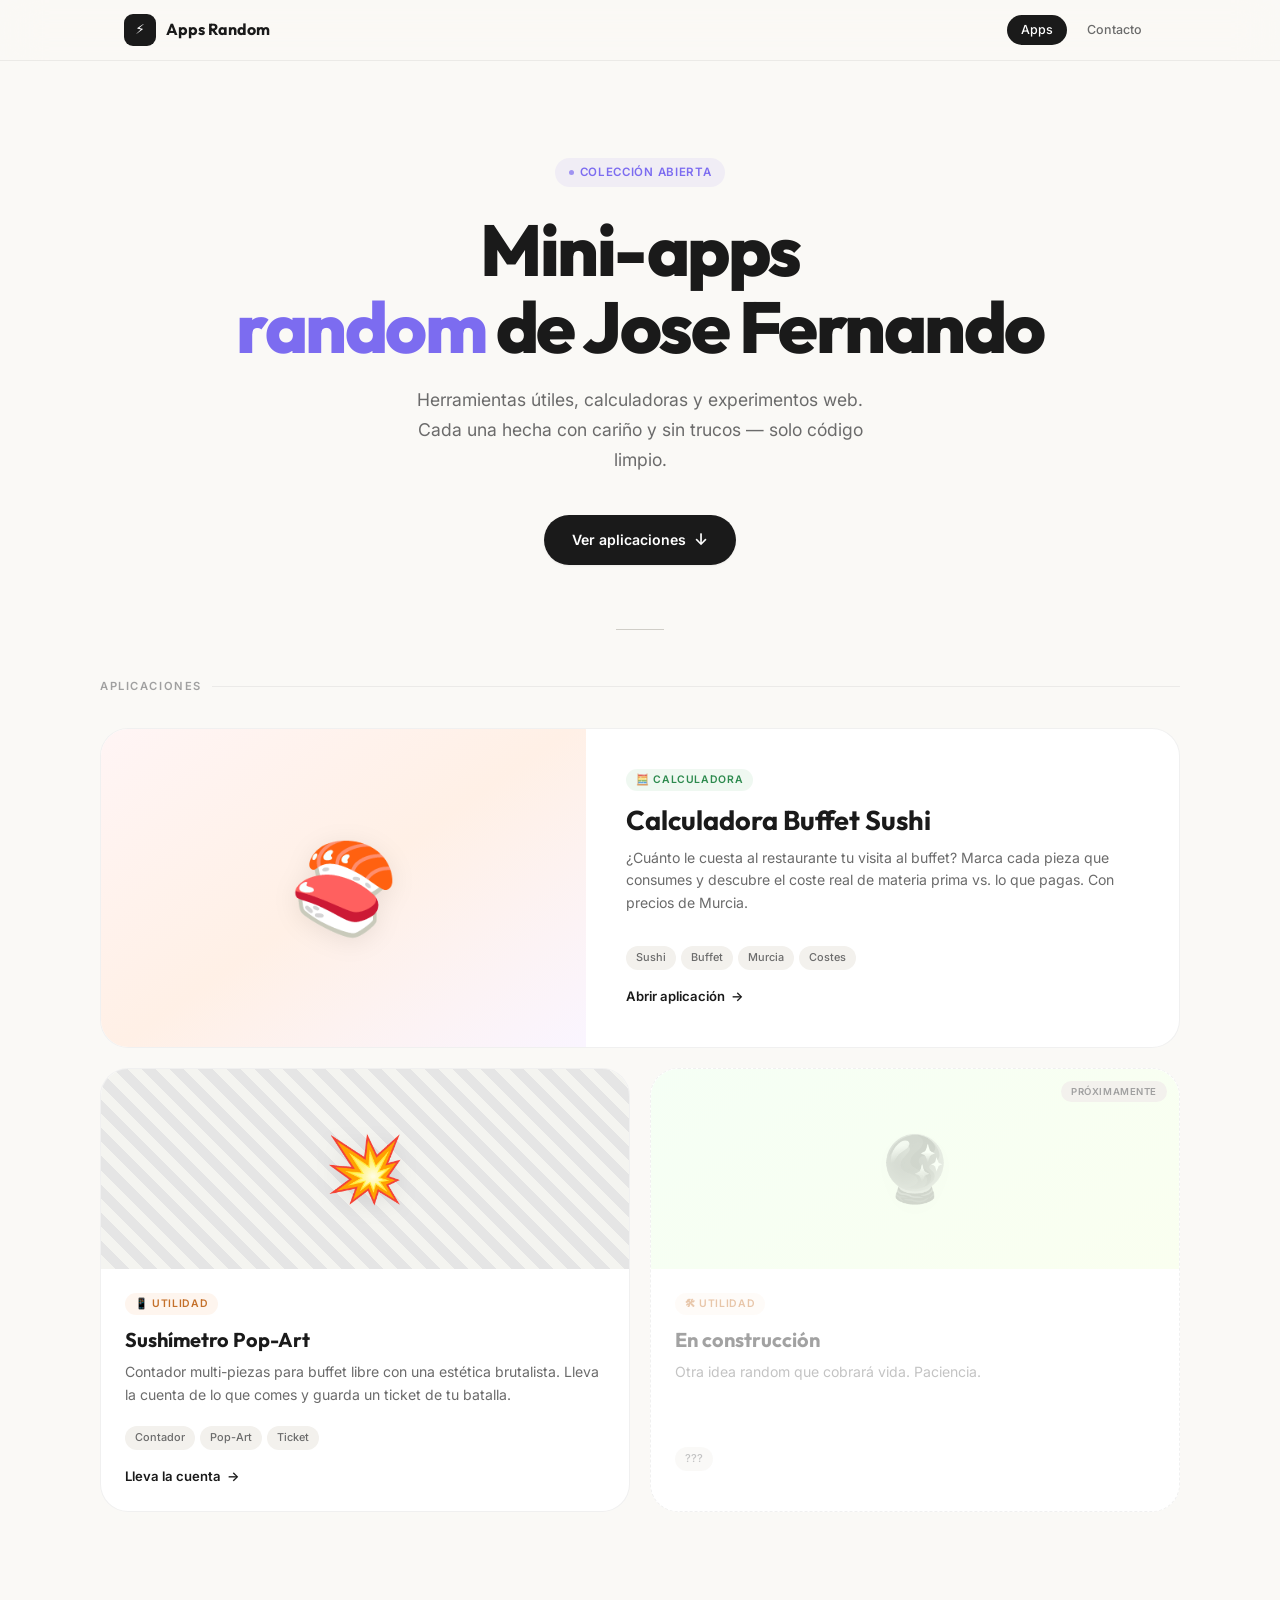
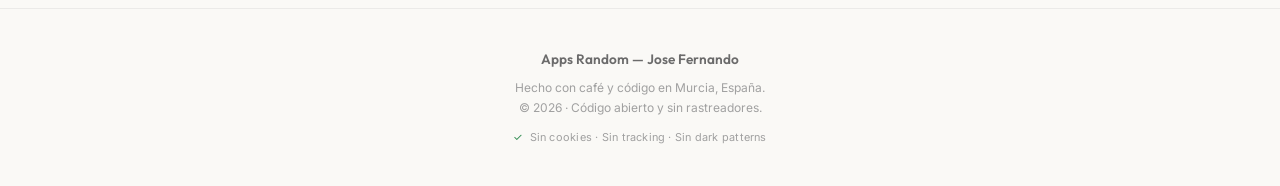
==== commit 50e05c77: "Update index.html" ====
--- a/index.html
+++ b/index.html
@@ -9,9 +9,7 @@
 <link rel="preconnect" href="https://fonts.gstatic.com" crossorigin/>
 <link href="https://fonts.googleapis.com/css2?family=Inter:wght@300;400;500;600;700&family=Outfit:wght@400;500;600;700;800&display=swap" rel="stylesheet"/>
 <style>
-/* ═══════════════════════════════════════
-   DESIGN TOKENS
-   ═══════════════════════════════════════ */
+  
 :root {
   /* Surface — warm cream palette */
   --bg: #faf9f6;
@@ -628,22 +626,30 @@
         </div>
       </a>
 
-      <!-- Placeholder 1 -->
-      <div class="app-card placeholder reveal" aria-label="Próximamente">
-        <span class="placeholder-badge">Próximamente</span>
+      <!-- Contador de Piezas -->
+      <a href="./contadorPiezas/index.html" class="app-card reveal" aria-label="Abrir Contador Pop-Art">
         <div class="card-visual">
-          <div class="card-visual-bg" style="background: linear-gradient(145deg, #f5f5ff 0%, #f0f7ff 100%);"></div>
-          <span class="card-icon" aria-hidden="true">🎯</span>
+          <div class="card-visual-bg" style="background: repeating-linear-gradient(45deg, #f4f4f0, #f4f4f0 10px, rgba(0,0,0,0.1) 10px, rgba(0,0,0,0.1) 20px);"></div>
+          <span class="card-icon" aria-hidden="true">💥</span>
         </div>
         <div class="card-content">
-          <span class="card-badge badge-game">🎮 Juego</span>
-          <h3 class="card-title">En desarrollo</h3>
+          <span class="card-badge badge-util">📱 Utilidad</span>
+          <h3 class="card-title">Sushímetro Pop-Art</h3>
           <p class="card-desc">
-            Una nueva app está en camino. ¿Tienes alguna idea? Cuéntamela.
+            Contador multi-piezas para buffet libre con una estética brutalista.
+            Lleva la cuenta de lo que comes y guarda un ticket de tu batalla.
           </p>
-          <div class="card-tags"><span class="tag">???</span></div>
+          <div class="card-tags">
+            <span class="tag">Contador</span>
+            <span class="tag">Pop-Art</span>
+            <span class="tag">Ticket</span>
+          </div>
+          <span class="card-cta">
+            Lleva la cuenta
+            <span class="arrow" aria-hidden="true">→</span>
+          </span>
         </div>
-      </div>
+      </a>
 
       <!-- Placeholder 2 -->
       <div class="app-card placeholder reveal" aria-label="Próximamente">
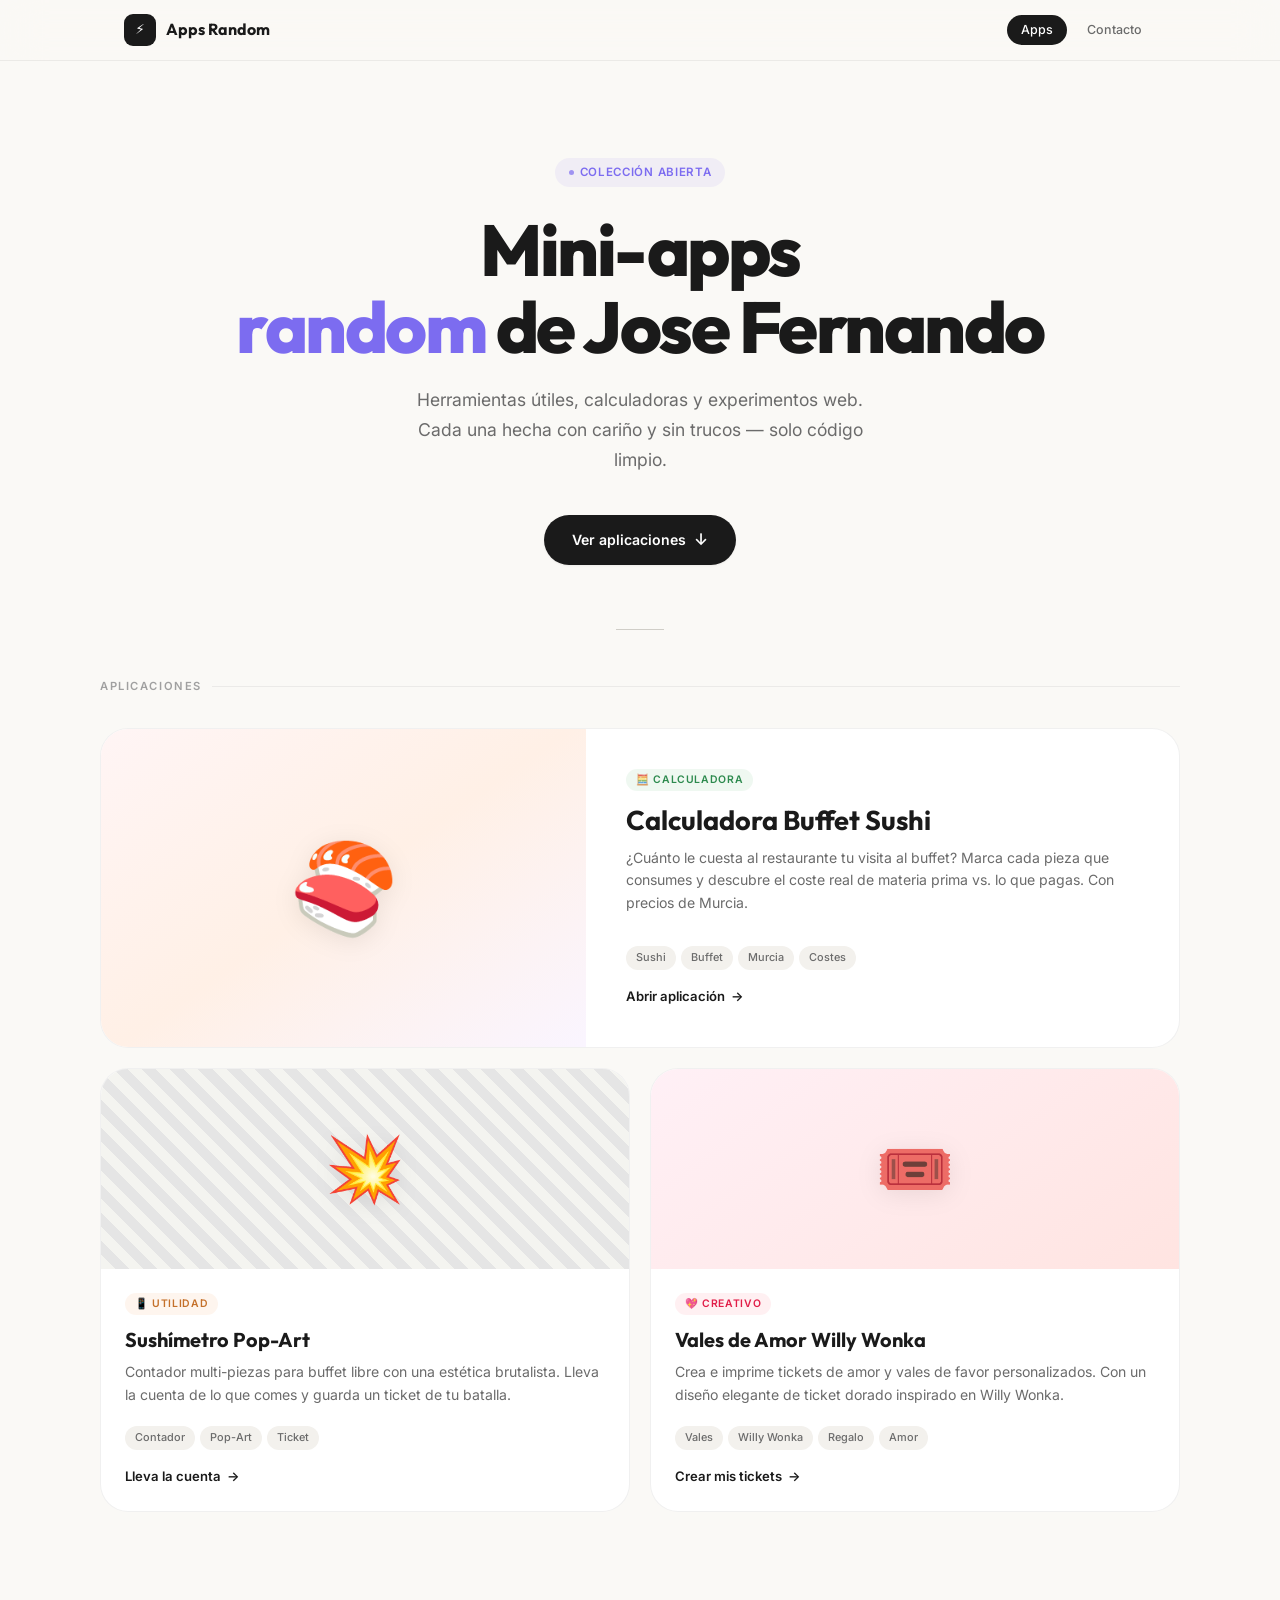
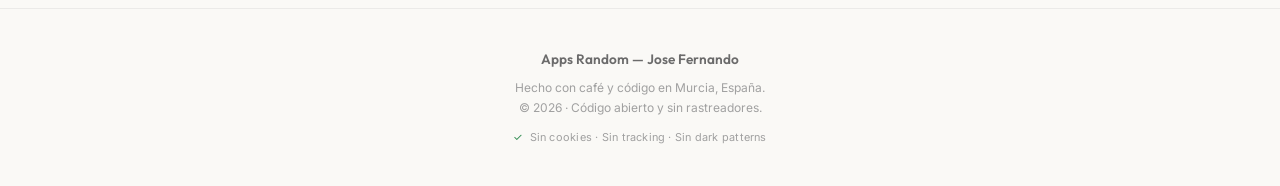
==== commit a666cf01: "Add files via upload" ====
--- a/index.html
+++ b/index.html
@@ -361,6 +361,10 @@
 .badge-util {
   background: rgba(234, 134, 45, 0.08);
   color: #c4702a;
+}
+.badge-love {
+  background: rgba(244, 63, 94, 0.08);
+  color: #e11d48;
 }
 .card-title {
   font-family: var(--display);
@@ -651,22 +655,30 @@
         </div>
       </a>
 
-      <!-- Placeholder 2 -->
-      <div class="app-card placeholder reveal" aria-label="Próximamente">
-        <span class="placeholder-badge">Próximamente</span>
+      <!-- Creador de Tickets de Amor -->
+      <a href="./ticketAmor/index.html" class="app-card reveal" aria-label="Abrir Creador de Tickets de Amor">
         <div class="card-visual">
-          <div class="card-visual-bg" style="background: linear-gradient(145deg, #f5fff5 0%, #fafff0 100%);"></div>
-          <span class="card-icon" aria-hidden="true">🔮</span>
+          <div class="card-visual-bg" style="background: linear-gradient(145deg, #fff0f6 0%, #ffe4e1 100%);"></div>
+          <span class="card-icon" aria-hidden="true">🎟️</span>
         </div>
         <div class="card-content">
-          <span class="card-badge badge-util">🛠 Utilidad</span>
-          <h3 class="card-title">En construcción</h3>
+          <span class="card-badge badge-love">💖 Creativo</span>
+          <h3 class="card-title">Vales de Amor Willy Wonka</h3>
           <p class="card-desc">
-            Otra idea random que cobrará vida. Paciencia.
+            Crea e imprime tickets de amor y vales de favor personalizados. Con un diseño elegante de ticket dorado inspirado en Willy Wonka.
           </p>
-          <div class="card-tags"><span class="tag">???</span></div>
+          <div class="card-tags">
+            <span class="tag">Vales</span>
+            <span class="tag">Willy Wonka</span>
+            <span class="tag">Regalo</span>
+            <span class="tag">Amor</span>
+          </div>
+          <span class="card-cta">
+            Crear mis tickets
+            <span class="arrow" aria-hidden="true">→</span>
+          </span>
         </div>
-      </div>
+      </a>
 
     </div>
   </section>
